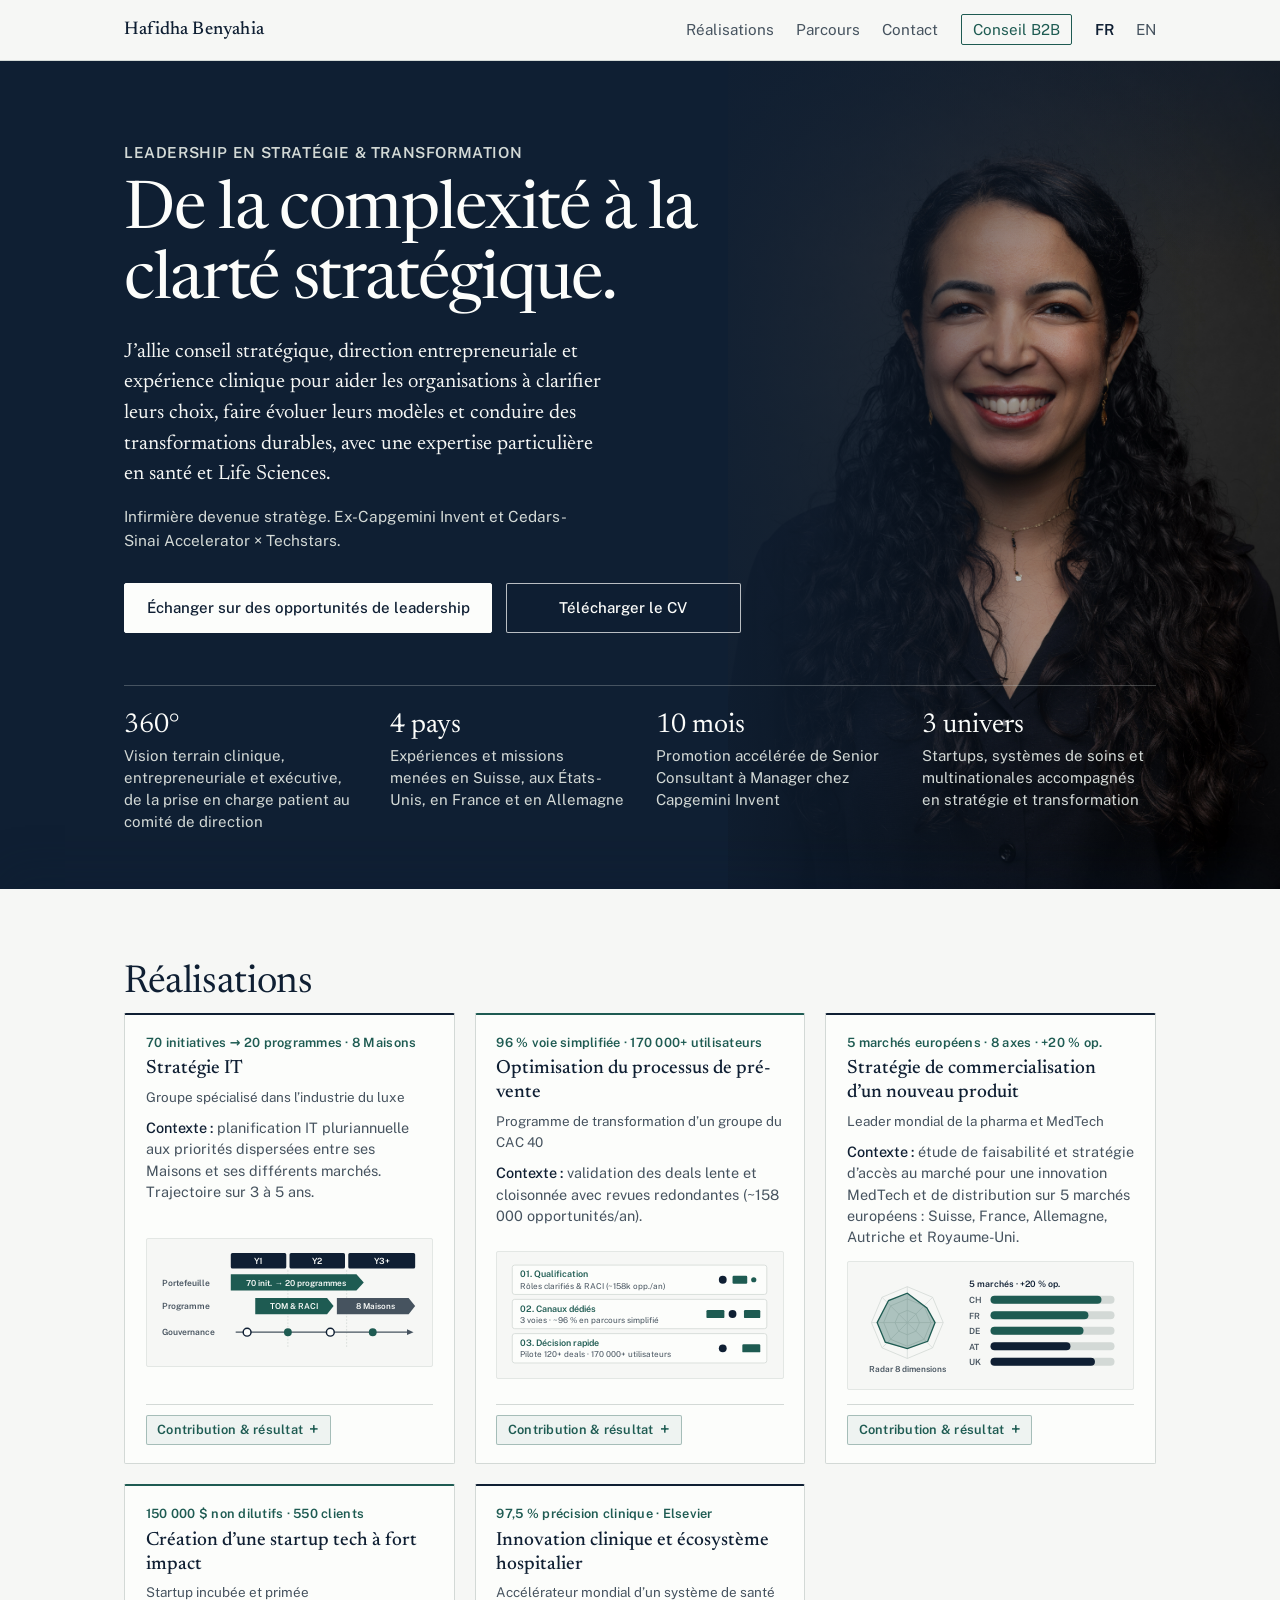
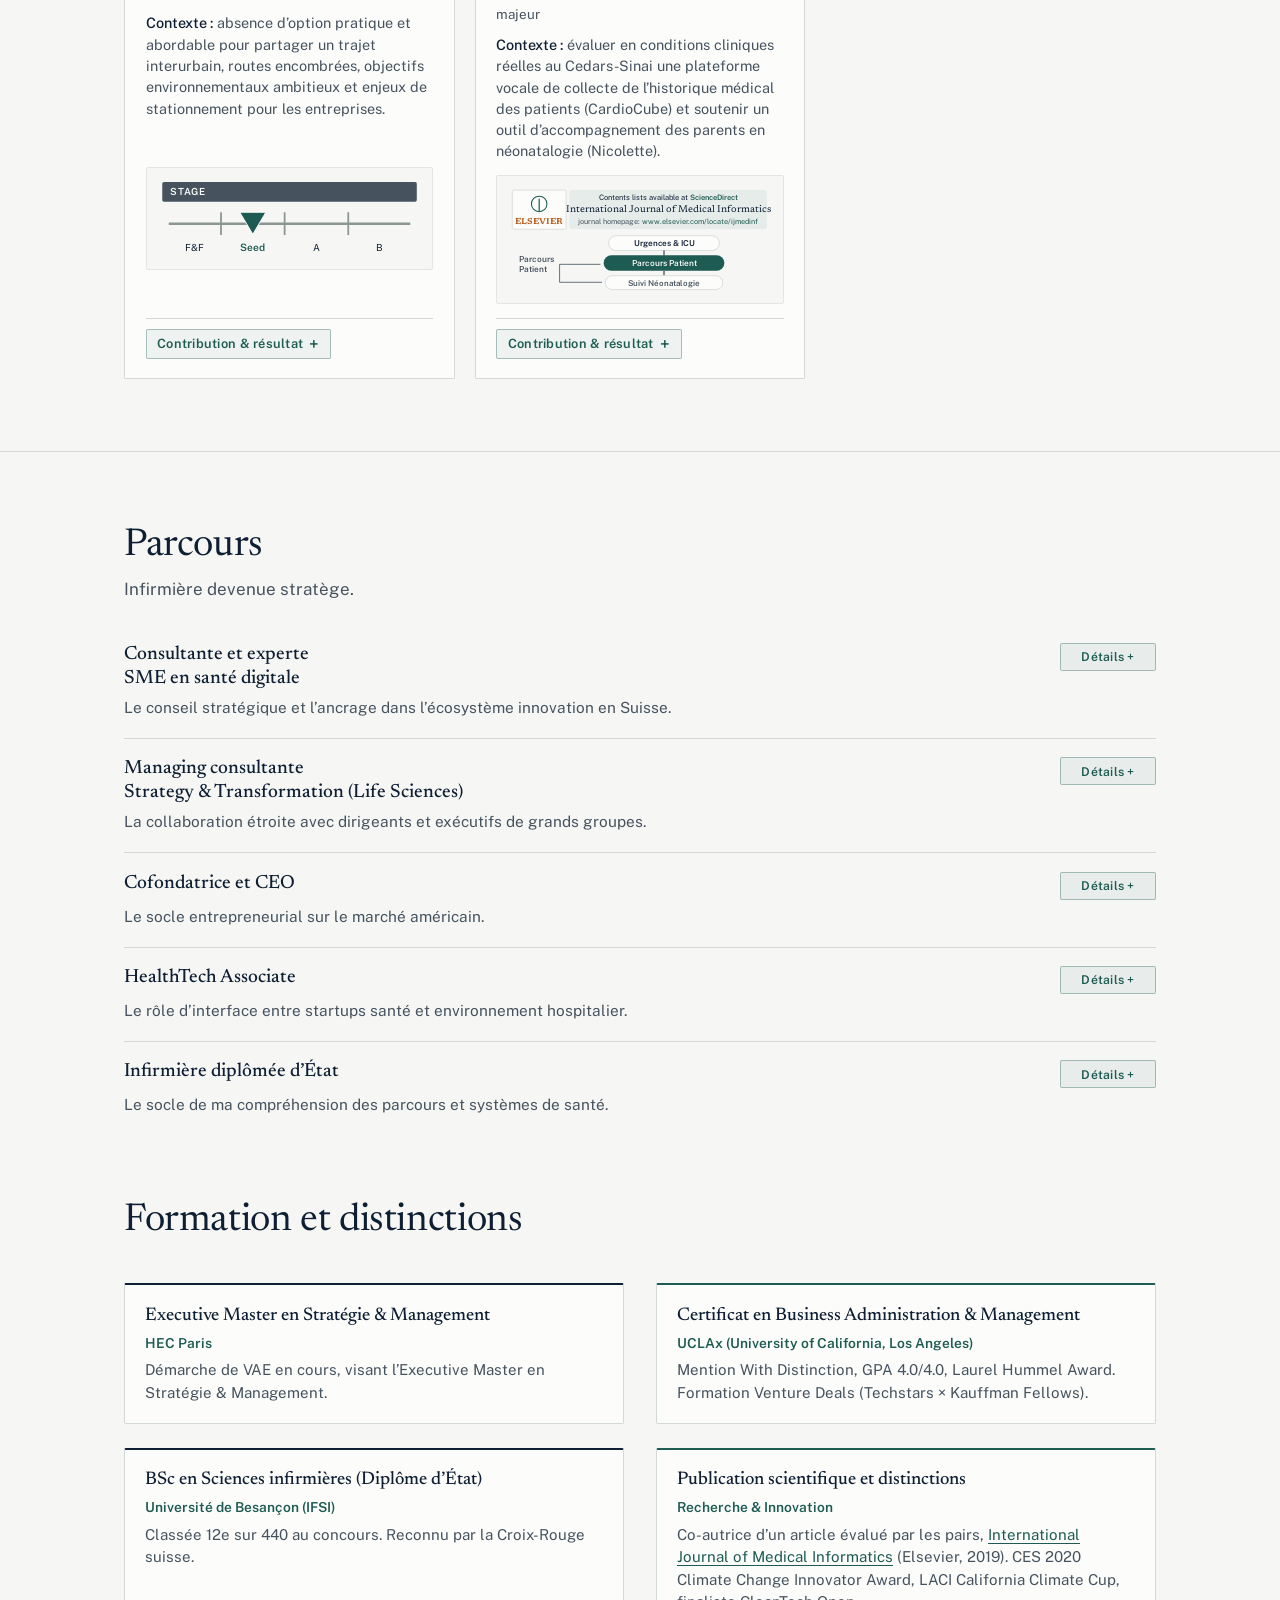
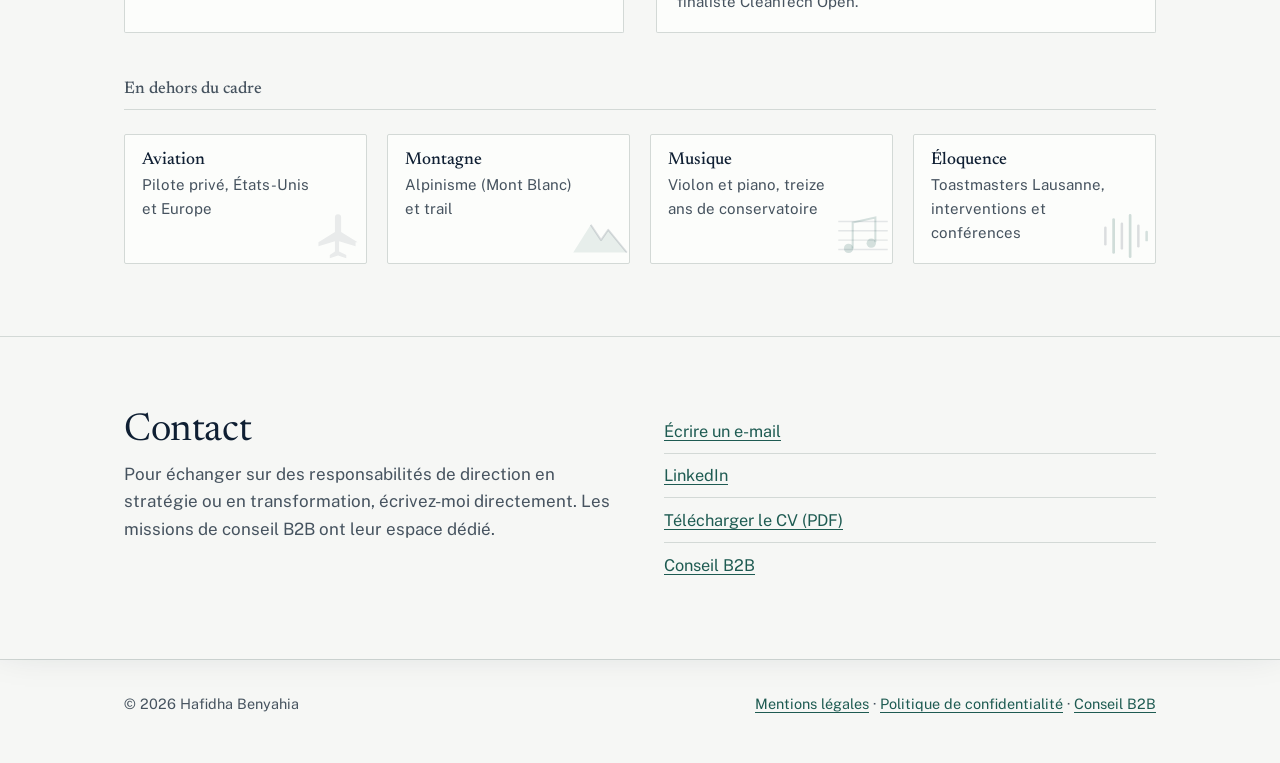
==== index.html @ e115a877 "Add files via upload" ====
<!DOCTYPE html>
<html lang="fr">
<head>
<meta charset="utf-8">
<meta name="viewport" content="width=device-width, initial-scale=1">
<title>Hafidha Benyahia — Leadership en stratégie &amp; transformation</title>
<meta name="description" content="Hafidha Benyahia, leadership en stratégie et transformation. Conseil stratégique, direction entrepreneuriale et expérience clinique, avec une expertise en santé et Life Sciences.">
<link rel="canonical" href="https://hafidha-ben.github.io/">
<link rel="alternate" hreflang="fr" href="https://hafidha-ben.github.io/">
<link rel="alternate" hreflang="en" href="https://hafidha-ben.github.io/en/">
<meta property="og:title" content="Hafidha Benyahia — Leadership en stratégie &amp; transformation">
<meta property="og:description" content="De la complexité à la clarté stratégique. Santé et Life Sciences.">
<meta property="og:image" content="https://hafidha-ben.github.io/og-trajectory-en.png">
<meta property="og:image:width" content="1200">
<meta property="og:image:height" content="630">
<meta property="og:url" content="https://hafidha-ben.github.io/">
<meta property="og:type" content="profile">
<link rel="preconnect" href="https://fonts.googleapis.com">
<link rel="preconnect" href="https://fonts.gstatic.com" crossorigin>
<link href="https://fonts.googleapis.com/css2?family=Newsreader:ital,opsz,wght@0,6..72,400;0,6..72,500;1,6..72,400&amp;family=Public+Sans:wght@400;500;600&amp;display=swap" rel="stylesheet">
<link rel="stylesheet" href="styles.css?v=17">
<script type="application/ld+json">{"@context":"https://schema.org","@type":"Person","name":"Hafidha Benyahia","jobTitle":"Leadership en stratégie et transformation","url":"https://hafidha-ben.github.io/","knowsAbout":["Stratégie","Transformation","Innovation et santé","Life Sciences"],"sameAs":["https://www.linkedin.com/in/hafidhabenyahia"],"alumniOf":["UCLAx","Université de Besançon"]}</script>
</head>
<body id="top">
<a class="skip" href="#main">Aller au contenu</a>
<header><div class="wrap">
<a class="brand" href="#top">Hafidha Benyahia</a>
<nav class="desktop-nav" aria-label="Navigation principale">
<a href="#realisations">Réalisations</a><a href="#parcours">Parcours</a><a href="#contact">Contact</a><a class="advisory" href="conseil.html">Conseil B2B</a><span class="lang" aria-current="true" lang="fr">FR</span><a href="en/" hreflang="en" lang="en">EN</a>
</nav>
<details class="mobile-menu">
<summary aria-label="Menu"><span>Menu</span><span class="menu-bars" aria-hidden="true"></span></summary>
<nav class="mobile-nav-panel" onclick="this.parentElement.removeAttribute('open')" aria-label="Navigation principale">
<a href="#realisations">Réalisations</a><a href="#parcours">Parcours</a><a href="#contact">Contact</a><a class="advisory" href="conseil.html">Conseil B2B</a><span class="lang" aria-current="true" lang="fr">FR</span><a href="en/" hreflang="en" lang="en">EN</a>
</nav>
</details>
</div></header>

<main id="main">
<div class="hero-cover"><div class="wrap">
  <p class="role">Leadership en stratégie &amp; transformation</p>
  <h1>De la complexité à la clarté stratégique.</h1>
  <div class="mobile-hero-portrait" aria-hidden="true"></div>
  <p class="lead">J’allie conseil stratégique, direction entrepreneuriale et expérience clinique pour aider les organisations à clarifier leurs choix, faire évoluer leurs modèles et conduire des transformations durables, avec une expertise particulière en santé et Life Sciences.</p>
  <p class="sub">Infirmière devenue stratège. Ex-Capgemini Invent et Cedars-Sinai Accelerator × Techstars.</p>
  <div class="cta"><a class="btn" href="#contact">Échanger sur des opportunités de leadership</a><a href="CV%20Hafidha%20Benyahia%20%28FR%29.pdf">Télécharger le CV</a></div>
  <ul class="facts">
    <li><strong>360°</strong>Vision terrain clinique, entrepreneuriale et exécutive, de la prise en charge patient au comité de direction</li>
    <li><strong>4 pays</strong>Expériences et missions menées en Suisse, aux États-Unis, en France et en Allemagne</li>
    <li><strong>10 mois</strong>Promotion accélérée de Senior Consultant à Manager chez Capgemini Invent</li>
    <li><strong>3 univers</strong>Startups, systèmes de soins et multinationales accompagnés en stratégie et transformation</li>
  </ul>
</div></div>

<div class="content-sheet">
<section id="realisations"><div class="wrap">
<h2>Réalisations</h2>

<div class="vignette-grid">
  <article class="vignette-card">
    <div class="vignette-top">
      <span class="vignette-kpi">70 initiatives → 20 programmes · 8 Maisons</span>
      <h3>Stratégie IT</h3>
      <p class="vignette-meta">Groupe spécialisé dans l’industrie du luxe</p>
      <p class="vignette-context"><strong>Contexte :</strong> planification IT pluriannuelle aux priorités dispersées entre ses Maisons et ses différents marchés. Trajectoire sur 3 à 5 ans.</p>
    </div>
    <div class="vignette-visual"><svg viewBox="0 0 320 132" role="img" aria-label="Feuille de route et gouvernance IT sur Y1, Y2 et Y3+ : consolidation de 70 initiatives en 20 programmes, TOM et RACI, déploiement sur 8 Maisons">
  <rect x="88" y="5" width="68" height="19" rx="2" fill="#0F1F33"/>
  <text x="122" y="18" text-anchor="middle" font-family="Public Sans, sans-serif" font-size="10.5" font-weight="600" fill="#FCFDFB">Y1</text>
  <rect x="160" y="5" width="68" height="19" rx="2" fill="#0F1F33"/>
  <text x="194" y="18" text-anchor="middle" font-family="Public Sans, sans-serif" font-size="10.5" font-weight="600" fill="#FCFDFB">Y2</text>
  <rect x="232" y="5" width="82" height="19" rx="2" fill="#0F1F33"/>
  <text x="273" y="18" text-anchor="middle" font-family="Public Sans, sans-serif" font-size="10.5" font-weight="600" fill="#FCFDFB">Y3+</text>

  <line x1="158" y1="26" x2="158" y2="122" stroke="#D3D9D6" stroke-dasharray="2 2"/>
  <line x1="230" y1="26" x2="230" y2="122" stroke="#D3D9D6" stroke-dasharray="2 2"/>

  <text x="4" y="45" font-family="Public Sans, sans-serif" font-size="10.5" font-weight="600" fill="#46535F">Portefeuille</text>
  <polygon points="88,31 242,31 251,41 242,51 88,51" fill="#1E5B52"/>
  <text x="168" y="45" text-anchor="middle" font-family="Public Sans, sans-serif" font-size="10.2" font-weight="600" fill="#FCFDFB">70 init. → 20 programmes</text>

  <text x="4" y="74" font-family="Public Sans, sans-serif" font-size="10.5" font-weight="600" fill="#46535F">Programme</text>
  <polygon points="118,60 206,60 214,70 206,80 118,80" fill="#1E5B52"/>
  <text x="165" y="74" text-anchor="middle" font-family="Public Sans, sans-serif" font-size="10" font-weight="600" fill="#FCFDFB">TOM &amp; RACI</text>
  <polygon points="218,60 306,60 314,70 306,80 218,80" fill="#46535F"/>
  <text x="265" y="74" text-anchor="middle" font-family="Public Sans, sans-serif" font-size="10" font-weight="600" fill="#FCFDFB">8 Maisons</text>

  <text x="4" y="106" font-family="Public Sans, sans-serif" font-size="10.5" font-weight="600" fill="#46535F">Gouvernance</text>
  <line x1="94" y1="102" x2="306" y2="102" stroke="#46535F" stroke-width="1.6"/>
  <polygon points="304,98.5 312,102 304,105.5" fill="#46535F"/>
  <circle cx="108" cy="102" r="4.8" fill="#FCFDFB" stroke="#0F1F33" stroke-width="1.8"/>
  <circle cx="158" cy="102" r="4.8" fill="#1E5B52"/>
  <circle cx="210" cy="102" r="4.8" fill="#FCFDFB" stroke="#0F1F33" stroke-width="1.8"/>
  <circle cx="262" cy="102" r="4.8" fill="#1E5B52"/>
</svg></div>
    <details class="vignette-more">
      <summary>Contribution &amp; résultat</summary>
      <p>Priorisation des initiatives, services partagés, gouvernance de portefeuille et alignement métiers/technologie ; 70 initiatives structurées en 20 programmes pour 8 Maisons.</p>
    </details>
  </article>

  <article class="vignette-card">
    <div class="vignette-top">
      <span class="vignette-kpi">96 % voie simplifiée · 170 000+ utilisateurs</span>
      <h3>Optimisation du processus de pré-vente</h3>
      <p class="vignette-meta">Programme de transformation d’un groupe du CAC 40</p>
      <p class="vignette-context"><strong>Contexte :</strong> validation des deals lente et cloisonnée avec revues redondantes (~158 000 opportunités/an).</p>
    </div>
    <div class="vignette-visual"><svg viewBox="0 0 320 132" role="img" aria-label="Processus de pré-vente structuré en 3 étapes : Qualification RACI, 3 canaux dédiés dont 96 % en voie simplifiée, et Décision rapide sur 170 000+ utilisateurs">
  <rect x="4" y="5" width="312" height="36" rx="3" fill="#FCFDFB" stroke="#D3D9D6"/>
  <text x="14" y="20" font-family="Public Sans, sans-serif" font-size="11" font-weight="600" fill="#1E5B52">01. Qualification</text>
  <text x="14" y="34" font-family="Public Sans, sans-serif" font-size="10" fill="#46535F">Rôles clarifiés &amp; RACI (~158k opp./an)</text>
  <circle cx="262" cy="23" r="4.8" fill="#0F1F33"/>
  <rect x="274" y="18" width="18" height="10" rx="1.5" fill="#1E5B52"/>
  <circle cx="300" cy="23" r="3.2" fill="#1E5B52"/>

  <rect x="4" y="47" width="312" height="36" rx="3" fill="#FCFDFB" stroke="#D3D9D6"/>
  <text x="14" y="62" font-family="Public Sans, sans-serif" font-size="11" font-weight="600" fill="#1E5B52">02. Canaux dédiés</text>
  <text x="14" y="76" font-family="Public Sans, sans-serif" font-size="10" fill="#46535F">3 voies · ~96 % en parcours simplifié</text>
  <rect x="242" y="60" width="22" height="10" rx="1.5" fill="#1E5B52"/>
  <circle cx="274" cy="65" r="4.8" fill="#0F1F33"/>
  <rect x="288" y="60" width="20" height="10" rx="1.5" fill="#1E5B52"/>

  <rect x="4" y="89" width="312" height="36" rx="3" fill="#FCFDFB" stroke="#D3D9D6"/>
  <text x="14" y="104" font-family="Public Sans, sans-serif" font-size="11" font-weight="600" fill="#1E5B52">03. Décision rapide</text>
  <text x="14" y="118" font-family="Public Sans, sans-serif" font-size="10" fill="#46535F">Pilote 120+ deals · 170 000+ utilisateurs</text>
  <circle cx="262" cy="107" r="4.8" fill="#0F1F33"/>
  <rect x="286" y="102" width="22" height="10" rx="1.5" fill="#1E5B52"/>
</svg></div>
    <details class="vignette-more">
      <summary>Contribution &amp; résultat</summary>
      <p>Conception du processus cible (catégorisation en trois canaux, rôles clarifiés, revues unifiées), cadrage de la digitalisation (adaptation CRM), déploiement et conduite du changement ; environ 96 % des opportunités orientées vers un parcours simplifié, validé par un pilote sur 120+ deals.</p>
    </details>
  </article>

  <article class="vignette-card">
    <div class="vignette-top">
      <span class="vignette-kpi">5 marchés européens · 8 axes · +20 % op.</span>
      <h3>Stratégie de commercialisation d’un nouveau produit</h3>
      <p class="vignette-meta">Leader mondial de la pharma et MedTech</p>
      <p class="vignette-context"><strong>Contexte :</strong> étude de faisabilité et stratégie d’accès au marché pour une innovation MedTech et de distribution sur 5 marchés européens : Suisse, France, Allemagne, Autriche et Royaume-Uni.</p>
    </div>
    <div class="vignette-visual"><svg viewBox="0 0 320 132" role="img" aria-label="Analyse sur 8 dimensions et maturité sur 5 marchés européens : CH, FR, DE, AT, UK, cible +20 % gains opérationnels">
  <g transform="translate(58,62)">
    <polygon points="0,-44 31,-31 44,0 31,31 0,44 -31,31 -44,0 -31,-31" fill="none" stroke="#D3D9D6" stroke-width="1"/>
    <polygon points="0,-29 20.5,-20.5 29,0 20.5,20.5 0,29 -20.5,20.5 -29,0 -20.5,-20.5" fill="none" stroke="#D3D9D6" stroke-width="1"/>
    <polygon points="0,-15 10.5,-10.5 15,0 10.5,10.5 0,15 -10.5,10.5 -15,0 -10.5,-10.5" fill="none" stroke="#D3D9D6" stroke-width="1"/>
    <line x1="0" y1="-44" x2="0" y2="44" stroke="#D3D9D6" stroke-width="0.9"/>
    <line x1="-44" y1="0" x2="44" y2="0" stroke="#D3D9D6" stroke-width="0.9"/>
    <line x1="-31" y1="-31" x2="31" y2="31" stroke="#D3D9D6" stroke-width="0.9"/>
    <line x1="-31" y1="31" x2="31" y2="-31" stroke="#D3D9D6" stroke-width="0.9"/>
    <polygon points="0,-36 24,-18 34,0 25,23 0,32 -27,24 -37,0 -23,-27" fill="#1E5B52" fill-opacity="0.34" stroke="#1E5B52" stroke-width="1.6"/>
  </g>
  <text x="58" y="122" text-anchor="middle" font-family="Public Sans, sans-serif" font-size="10.2" font-weight="600" fill="#46535F">Radar 8 dimensions</text>

  <text x="134" y="18" font-family="Public Sans, sans-serif" font-size="10.8" font-weight="600" fill="#0F1F33">5 marchés · +20 % op.</text>

  <text x="134" y="38" font-family="Public Sans, sans-serif" font-size="10.5" font-weight="600" fill="#46535F">CH</text>
  <rect x="160" y="29" width="152" height="10" rx="5" fill="#D3D9D6"/><rect x="160" y="29" width="136" height="10" rx="5" fill="#1E5B52"/>

  <text x="134" y="57" font-family="Public Sans, sans-serif" font-size="10.5" font-weight="600" fill="#46535F">FR</text>
  <rect x="160" y="48" width="152" height="10" rx="5" fill="#D3D9D6"/><rect x="160" y="48" width="120" height="10" rx="5" fill="#1E5B52"/>

  <text x="134" y="76" font-family="Public Sans, sans-serif" font-size="10.5" font-weight="600" fill="#46535F">DE</text>
  <rect x="160" y="67" width="152" height="10" rx="5" fill="#D3D9D6"/><rect x="160" y="67" width="114" height="10" rx="5" fill="#1E5B52"/>

  <text x="134" y="95" font-family="Public Sans, sans-serif" font-size="10.5" font-weight="600" fill="#46535F">AT</text>
  <rect x="160" y="86" width="152" height="10" rx="5" fill="#D3D9D6"/><rect x="160" y="86" width="98" height="10" rx="5" fill="#0F1F33"/>

  <text x="134" y="114" font-family="Public Sans, sans-serif" font-size="10.5" font-weight="600" fill="#46535F">UK</text>
  <rect x="160" y="105" width="152" height="10" rx="5" fill="#D3D9D6"/><rect x="160" y="105" width="128" height="10" rx="5" fill="#0F1F33"/>
</svg></div>
    <details class="vignette-more">
      <summary>Contribution &amp; résultat</summary>
      <p>Étude et recommandations articulées entre stratégie commerciale, utilité clinique et accès au marché sur huit dimensions : légale, commerciale, stratégique, financière, technologique, processus, parcours patient, capacités internes, de la proposition commerciale à la livraison et à la relation client ; feuille de route construite autour d’un objectif de 20 % de gains opérationnels.</p>
    </details>
  </article>

  <article class="vignette-card">
    <div class="vignette-top">
      <span class="vignette-kpi">150 000 $ non dilutifs · 550 clients</span>
      <h3>Création d’une startup tech à fort impact</h3>
      <p class="vignette-meta">Startup incubée et primée</p>
      <p class="vignette-context"><strong>Contexte :</strong> absence d’option pratique et abordable pour partager un trajet interurbain, routes encombrées, objectifs environnementaux ambitieux et enjeux de stationnement pour les entreprises.</p>
    </div>
    <div class="vignette-visual"><svg viewBox="0 0 320 100" role="img" aria-label="Stade de maturité de l'entreprise : Seed entre F&amp;F, Série A et Série B">
  <rect x="4" y="5" width="312" height="24" rx="2" fill="#46535F"/>
  <text x="14" y="21" font-family="Public Sans, sans-serif" font-size="12" font-weight="600" letter-spacing=".06em" fill="#FCFDFB">STAGE</text>

  <line x1="12" y1="56" x2="308" y2="56" stroke="#8C9692" stroke-width="3"/>
  <line x1="76" y1="42" x2="76" y2="70" stroke="#8C9692" stroke-width="2.2"/>
  <line x1="154" y1="42" x2="154" y2="70" stroke="#8C9692" stroke-width="2.2"/>
  <line x1="232" y1="42" x2="232" y2="70" stroke="#8C9692" stroke-width="2.2"/>

  <polygon points="99,42 131,42 115,69" fill="#1E5B52" stroke="#FCFDFB" stroke-width="1.2"/>

  <text x="44" y="90" text-anchor="middle" font-family="Public Sans, sans-serif" font-size="12" fill="#0F1F33">F&amp;F</text>
  <text x="115" y="90" text-anchor="middle" font-family="Public Sans, sans-serif" font-size="12.5" font-weight="600" fill="#1E5B52">Seed</text>
  <text x="193" y="90" text-anchor="middle" font-family="Public Sans, sans-serif" font-size="12" fill="#0F1F33">A</text>
  <text x="270" y="90" text-anchor="middle" font-family="Public Sans, sans-serif" font-size="12" fill="#0F1F33">B</text>
</svg></div>
    <details class="vignette-more">
      <summary>Contribution &amp; résultat</summary>
      <p>Cofondatrice et CEO : direction générale, P&amp;L, deux pivots stratégiques (de C2C vers B2B et B2B2C), comité consultatif de 9 membres ; 150 000 $ de financements non dilutifs, 550 clients avant le lancement pour plus de 2 500 leads (23,6 %), partenariat d’intégration avec LADOT (réseau de transports publics de Los Angeles) pour des solutions de mobilité multimodales et écologiques.</p>
    </details>
  </article>

  <article class="vignette-card">
    <div class="vignette-top">
      <span class="vignette-kpi">97,5 % précision clinique · Elsevier</span>
      <h3>Innovation clinique et écosystème hospitalier</h3>
      <p class="vignette-meta">Accélérateur mondial d’un système de santé majeur</p>
      <p class="vignette-context"><strong>Contexte :</strong> évaluer en conditions cliniques réelles au Cedars-Sinai une plateforme vocale de collecte de l’historique médical des patients (CardioCube) et soutenir un outil d’accompagnement des parents en néonatalogie (Nicolette).</p>
    </div>
    <div class="vignette-visual"><svg viewBox="0 0 320 132" role="img" aria-label="Publication Elsevier International Journal of Medical Informatics et parcours clinique Urgences &amp; ICU vers Parcours Patient et Suivi Néonatalogie">
  <rect x="4" y="5" width="66" height="48" rx="2" fill="#FCFDFB" stroke="#D3D9D6"/>
  <circle cx="37" cy="22" r="9.5" fill="none" stroke="#1E5B52" stroke-width="1.3"/>
  <line x1="37" y1="15.5" x2="37" y2="31.5" stroke="#1E5B52" stroke-width="1.5"/>
  <text x="37" y="47" text-anchor="middle" font-family="Newsreader, Georgia, serif" font-size="10.5" font-weight="600" fill="#B55D1E">ELSEVIER</text>

  <rect x="74" y="5" width="242" height="48" rx="2" fill="#E6ECE9"/>
  <text x="195" y="17" text-anchor="middle" font-family="Public Sans, sans-serif" font-size="9.2" fill="#0F1F33">Contents lists available at <tspan fill="#1E5B52" font-weight="600">ScienceDirect</tspan></text>
  <text x="195" y="32" text-anchor="middle" font-family="Newsreader, Georgia, serif" font-size="12" fill="#0F1F33">International Journal of Medical Informatics</text>
  <text x="195" y="46" text-anchor="middle" font-family="Public Sans, sans-serif" font-size="9" fill="#46535F">journal homepage: <tspan fill="#1E5B52">www.elsevier.com/locate/ijmedinf</tspan></text>

  <rect x="122" y="61" width="136" height="18" rx="9" fill="#FCFDFB" stroke="#D3D9D6"/>
  <text x="190" y="73.5" text-anchor="middle" font-family="Public Sans, sans-serif" font-size="10" font-weight="600" fill="#0F1F33">Urgences &amp; ICU</text>
  <line x1="190" y1="79" x2="190" y2="85" stroke="#0F1F33" stroke-width="1.2"/>

  <rect x="116" y="85" width="148" height="19" rx="9.5" fill="#1E5B52"/>
  <text x="190" y="98" text-anchor="middle" font-family="Public Sans, sans-serif" font-size="10.2" font-weight="600" fill="#FCFDFB">Parcours Patient</text>

  <line x1="190" y1="104" x2="190" y2="110" stroke="#0F1F33" stroke-width="1.2"/>
  <rect x="118" y="110" width="144" height="17" rx="8.5" fill="#FCFDFB" stroke="#D3D9D6"/>
  <text x="190" y="122" text-anchor="middle" font-family="Public Sans, sans-serif" font-size="9.8" font-weight="600" fill="#46535F">Suivi Néonatalogie</text>

  <text x="12" y="93" font-family="Public Sans, sans-serif" font-size="10.2" font-weight="600" fill="#46535F">Parcours</text>
  <text x="12" y="106" font-family="Public Sans, sans-serif" font-size="10.2" font-weight="600" fill="#46535F">Patient</text>
  <polyline points="62,96 112,96" fill="none" stroke="#46535F" stroke-width="1"/>
  <polyline points="62,96 62,118 114,118" fill="none" stroke="#46535F" stroke-width="1"/>
</svg></div>
    <details class="vignette-more">
      <summary>Contribution &amp; résultat</summary>
      <p>Pilotage de l’étude en partenariat avec le centre de cardiologie et participation aux tests patients (CardioCube) ; pour Nicolette, animation de focus groups et d’un pilote avec le centre de néonatalogie au Children’s Hospital, cadrage et wireframing du support patient et intégration avec l’IT du centre hospitalier ; 97,5 % de précision de la collecte de données médicales (432 données, étude de faisabilité sur 22 participants), publiée dans l’<a href="https://www.sciencedirect.com/science/article/abs/pii/S1386505619303417" target="_blank" rel="noopener noreferrer">International Journal of Medical Informatics</a> (Elsevier, 2019), dont je suis co-autrice.</p>
    </details>
  </article>
</div>
</div></section>

<section id="parcours"><div class="wrap">
<h2>Parcours</h2>
<p class="intro">Infirmière devenue stratège.</p>
<ol class="timeline">
  <li>
    <details class="exp-entry">
      <summary>
        <div class="exp-head-row"><h3>Consultante et experte<br>SME en santé digitale</h3></div>
        <p class="exp-tagline">Le conseil stratégique et l’ancrage dans l’écosystème innovation en Suisse.</p>
      </summary>
      <div class="exp-body">
        <p class="exp-meta">H4 (Lausanne), ISfTeH &amp; MassChallenge Switzerland · Depuis 2025</p>
        <p>Conception de flux automatisés et d’assistants IA pour le pilotage d’activité et la conformité. Membre du comité consultatif de H4, représentante suisse à l’ISfTeH, jurée de sélection pour MassChallenge Switzerland.</p>
      </div>
    </details>
  </li>

  <li>
    <details class="exp-entry">
      <summary>
        <div class="exp-head-row"><h3>Managing consultante<br>Strategy &amp; Transformation (Life Sciences)</h3></div>
        <p class="exp-tagline">La collaboration étroite avec dirigeants et exécutifs de grands groupes.</p>
      </summary>
      <div class="exp-body">
        <p class="exp-meta">Capgemini Invent, Zurich et international · Mars 2022 — déc. 2023 (promotion accélérée après 10 mois)</p>
        <p>Promue Manager après dix mois (Senior Consultant de mars à déc. 2022, Manager en 2023). Pilotage de transformations, modèles opérationnels cibles et stratégies d’accès au marché en santé et Life Sciences.</p>
      </div>
    </details>
  </li>

  <li>
    <details class="exp-entry">
      <summary>
        <div class="exp-head-row"><h3>Cofondatrice et CEO</h3></div>
        <p class="exp-tagline">Le socle entrepreneurial sur le marché américain.</p>
      </summary>
      <div class="exp-body">
        <p class="exp-meta">RideSVP Inc., Los Angeles · 2018 à 2022</p>
        <p>Entrepreneuriat, stratégie, développement de produit, levée de fonds. Direction de l’entreprise, deux pivots stratégiques (de C2C vers B2B et B2B2C), P&amp;L et comité consultatif de 9 membres ; 150 000 $ de financements non dilutifs, 550 clients avant le lancement pour plus de 2 500 leads (23,6 %), partenariat d’intégration avec LADOT.</p>
      </div>
    </details>
  </li>

  <li>
    <details class="exp-entry">
      <summary>
        <div class="exp-head-row"><h3>HealthTech Associate</h3></div>
        <p class="exp-tagline">Le rôle d’interface entre startups santé et environnement hospitalier.</p>
      </summary>
      <div class="exp-body">
        <p class="exp-meta">Cedars-Sinai Accelerator × Techstars, Los Angeles, USA · 2018</p>
        <p>Interface entre startups santé et environnement hospitalier (plus de 10 M$ levés par les startups accompagnées), études cliniques et intégration terrain.</p>
      </div>
    </details>
  </li>

  <li>
    <details class="exp-entry">
      <summary>
        <div class="exp-head-row"><h3>Infirmière diplômée d’État</h3></div>
        <p class="exp-tagline">Le socle de ma compréhension des parcours et systèmes de santé.</p>
      </summary>
      <div class="exp-body">
        <p class="exp-meta">eHnv, canton de Vaud · 2011 à 2016, renfort 2020</p>
        <p>Urgences, soins intensifs, salle de réveil, chirurgie, renfort en soins critiques (2020), eHnv (canton de Vaud). Le socle de ma compréhension des systèmes de santé.</p>
      </div>
    </details>
  </li>
</ol>

<h2 style="margin-top:4rem">Formation et distinctions</h2>
<p class="intro"></p>
<div class="creds">
  <article class="cred-card">
    <h3>Executive Master en Stratégie &amp; Management</h3>
    <p class="cred-school">HEC Paris</p>
    <p>Démarche de VAE en cours, visant l’Executive Master en Stratégie &amp; Management.</p>
  </article>

  <article class="cred-card">
    <h3>Certificat en Business Administration &amp; Management</h3>
    <p class="cred-school">UCLAx (University of California, Los Angeles)</p>
    <p>Mention With Distinction, GPA 4.0/4.0, Laurel Hummel Award. Formation Venture Deals (Techstars × Kauffman Fellows).</p>
  </article>

  <article class="cred-card">
    <h3>BSc en Sciences infirmières (Diplôme d’État)</h3>
    <p class="cred-school">Université de Besançon (IFSI)</p>
    <p>Classée 12e sur 440 au concours. Reconnu par la Croix-Rouge suisse.</p>
  </article>

  <article class="cred-card">
    <h3>Publication scientifique et distinctions</h3>
    <p class="cred-school">Recherche &amp; Innovation</p>
    <p>Co-autrice d’un article évalué par les pairs, <a href="https://www.sciencedirect.com/science/article/abs/pii/S1386505619303417" target="_blank" rel="noopener noreferrer">International Journal of Medical Informatics</a> (Elsevier, 2019). CES 2020 Climate Change Innovator Award, LACI California Climate Cup, finaliste CleanTech Open.</p>
  </article>
</div>

<p class="beyond-title">En dehors du cadre</p>
<ul class="beyond">
  <li><span class="beyond-watermark" aria-hidden="true"><svg viewBox="0 0 64 64"><path d="M52 38L36 28V14a3 3 0 0 0-6 0v14L14 38v4l16-5v10l-5 3.5v3l8-2.5 8 2.5v-3L34 47V37l16 5v-4z" fill="#0F1F33" fill-opacity="0.08"/></svg></span><div class="beyond-content"><strong>Aviation</strong>Pilote privé, États-Unis et Europe</div></li>
  <li><span class="beyond-watermark" aria-hidden="true"><svg viewBox="0 0 64 64"><path d="M6 48L23 21l10 15 7-10 18 22H6z" fill="#1E5B52" fill-opacity="0.09"/><path d="M23 21l10 15 7-10 18 22" fill="none" stroke="#0F1F33" stroke-opacity="0.14" stroke-width="1.8" stroke-linejoin="round"/></svg></span><div class="beyond-content"><strong>Montagne</strong>Alpinisme (Mont Blanc) et trail</div></li>
  <li><span class="beyond-watermark" aria-hidden="true"><svg viewBox="0 0 64 64"><line x1="8" y1="18" x2="56" y2="18" stroke="#0F1F33" stroke-opacity="0.10" stroke-width="1.4"/><line x1="8" y1="27" x2="56" y2="27" stroke="#0F1F33" stroke-opacity="0.10" stroke-width="1.4"/><line x1="8" y1="36" x2="56" y2="36" stroke="#0F1F33" stroke-opacity="0.10" stroke-width="1.4"/><line x1="8" y1="45" x2="56" y2="45" stroke="#0F1F33" stroke-opacity="0.10" stroke-width="1.4"/><path d="M22 44V19l22-5v24" fill="none" stroke="#1E5B52" stroke-opacity="0.18" stroke-width="2"/><circle cx="18" cy="44" r="4.5" fill="#1E5B52" fill-opacity="0.18"/><circle cx="40" cy="39" r="4.5" fill="#1E5B52" fill-opacity="0.18"/></svg></span><div class="beyond-content"><strong>Musique</strong>Violon et piano, treize ans de conservatoire</div></li>
  <li><span class="beyond-watermark" aria-hidden="true"><svg viewBox="0 0 64 64"><line x1="12" y1="24" x2="12" y2="40" stroke="#0F1F33" stroke-opacity="0.14" stroke-width="2.4" stroke-linecap="round"/><line x1="20" y1="16" x2="20" y2="48" stroke="#1E5B52" stroke-opacity="0.20" stroke-width="2.6" stroke-linecap="round"/><line x1="28" y1="20" x2="28" y2="44" stroke="#0F1F33" stroke-opacity="0.14" stroke-width="2.4" stroke-linecap="round"/><line x1="36" y1="12" x2="36" y2="52" stroke="#1E5B52" stroke-opacity="0.20" stroke-width="2.6" stroke-linecap="round"/><line x1="44" y1="22" x2="44" y2="42" stroke="#0F1F33" stroke-opacity="0.14" stroke-width="2.4" stroke-linecap="round"/><line x1="52" y1="28" x2="52" y2="36" stroke="#1E5B52" stroke-opacity="0.18" stroke-width="2.4" stroke-linecap="round"/></svg></span><div class="beyond-content"><strong>Éloquence</strong>Toastmasters Lausanne, interventions et conférences</div></li>
</ul>
</div></section>

<section id="contact"><div class="wrap">
<div><h2>Contact</h2><p class="intro" style="margin-bottom:0">Pour échanger sur des responsabilités de direction en stratégie ou en transformation, écrivez-moi directement. Les missions de conseil B2B ont leur espace dédié.</p></div>
<ul class="contact-list">
<li><a href="#" class="js-mail" data-mail="aGFmaWRoYS5iZW4ucHJvQGdtYWlsLmNvbQ==">Écrire un e-mail</a></li>
<li><a href="https://www.linkedin.com/in/hafidhabenyahia" target="_blank" rel="noopener noreferrer">LinkedIn</a></li>
<li><a href="CV%20Hafidha%20Benyahia%20%28FR%29.pdf">Télécharger le CV (PDF)</a></li>
<li><a href="conseil.html">Conseil B2B</a></li>
</ul></div></section>
</div>
</main>
<footer><div class="wrap"><span>© 2026 Hafidha Benyahia</span><span><a href="mentions-legales.html">Mentions légales</a> · <a href="confidentialite.html">Politique de confidentialité</a> · <a href="conseil.html">Conseil B2B</a></span></div></footer>
<script>
document.querySelectorAll('.js-mail').forEach(el => {
  el.addEventListener('click', e => {
    e.preventDefault();
    const addr = atob(el.getAttribute('data-mail'));
    window.location.href = 'mailto:' + addr;
  });
});
</script>
<script data-goatcounter="https://hafidha-ben.goatcounter.com/count" async src="//gc.zgo.at/count.js"></script>
</body>
</html>
---- styles.css ----
/* Hafidha Benyahia — Stylesheet */
:root {
  --paper: #F6F7F5;
  --surface: #FCFDFB;
  --ink: #0F1F33;
  --muted: #46535F;
  --rule: #D3D9D6;
  --accent: #1E5B52;
  --serif: "Newsreader", Georgia, "Times New Roman", serif;
  --sans: "Public Sans", system-ui, -apple-system, "Segoe UI", Arial, sans-serif;
}

*, *::before, *::after {
  box-sizing: border-box;
}

html {
  scroll-behavior: smooth;
  scroll-padding-top: 5rem;
}

body {
  margin: 0;
  background: var(--paper);
  color: var(--ink);
  font: 400 1.0625rem/1.6 var(--sans);
  -webkit-font-smoothing: antialiased;
}

a {
  color: var(--accent);
  text-underline-offset: .2em;
  text-decoration-thickness: 1px;
}

a:hover {
  color: var(--ink);
}

:focus-visible {
  outline: 2px solid var(--accent);
  outline-offset: 3px;
}

.wrap {
  max-width: 1080px;
  margin: 0 auto;
  padding: 0 1.5rem;
}

header {
  position: sticky;
  top: 0;
  z-index: 20;
  background: rgba(246, 247, 245, .94);
  backdrop-filter: blur(6px);
  border-bottom: 1px solid var(--rule);
}

header .wrap {
  display: flex;
  align-items: center;
  justify-content: space-between;
  gap: 1rem;
  flex-wrap: wrap;
  padding-top: .9rem;
  padding-bottom: .9rem;
}

.brand {
  font: 500 1.15rem var(--serif);
  color: var(--ink);
  text-decoration: none;
  letter-spacing: .01em;
}

nav.desktop-nav {
  display: flex;
  gap: 1.4rem;
  flex-wrap: wrap;
  font-size: .95rem;
  align-items: center;
}

.mobile-menu {
  display: none;
}

nav a {
  color: var(--muted);
  text-decoration: none;
}

nav a:hover {
  color: var(--ink);
  text-decoration: underline;
}

nav a.advisory {
  color: var(--accent);
  border: 1px solid var(--accent);
  padding: .15rem .7rem;
  border-radius: 2px;
}

nav a.advisory:hover {
  background: var(--accent);
  color: #fff;
  text-decoration: none;
}

nav .lang {
  color: var(--ink);
  font-weight: 600;
}

.skip {
  position: absolute;
  left: -999px;
  top: 0;
}

.skip:focus {
  left: 1rem;
  top: 1rem;
  background: var(--ink);
  color: var(--paper);
  padding: .5rem 1rem;
  z-index: 30;
}

/* Hero avec image de fond et texte qui défile par-dessus (desktop & mobile) */
.hero-cover {
  position: relative;
  min-height: 74vh;
  display: flex;
  align-items: flex-end;
  padding: 5rem 0 3.5rem;
  background-color: #0F1F33;
  background-image:
    linear-gradient(90deg, #0F1F33 0%, #0F1F33 46%, rgba(15, 31, 51, 0.90) 56%, rgba(15, 31, 51, 0.64) 68%, rgba(15, 31, 51, 0.30) 80%, rgba(15, 31, 51, 0.0) 94%),
    linear-gradient(180deg, rgba(15, 31, 51, 0.55) 0%, rgba(15, 31, 51, 0.0) 24%),
    url("Photo%20portrait%20Hafidha%20Benyahia.jpg");
  background-size: 100% 100%, 100% 100%, auto 100%;
  background-position: 0 0, 0 0, 100% 10%;
  background-repeat: no-repeat, no-repeat, no-repeat;
  background-attachment: scroll, scroll, scroll;
  color: #F6F7F5;
}

.hero-cover.en-bg {
  background-image:
    linear-gradient(90deg, #0F1F33 0%, #0F1F33 46%, rgba(15, 31, 51, 0.90) 56%, rgba(15, 31, 51, 0.64) 68%, rgba(15, 31, 51, 0.30) 80%, rgba(15, 31, 51, 0.0) 94%),
    linear-gradient(180deg, rgba(15, 31, 51, 0.55) 0%, rgba(15, 31, 51, 0.0) 24%),
    url("../Photo%20portrait%20Hafidha%20Benyahia.jpg");
}

.hero-cover .wrap {
  width: 100%;
  position: relative;
  z-index: 2;
}

.hero-cover .role {
  margin: 0 0 .8rem;
  font-weight: 600;
  color: #D3D9D6;
  font-size: .95rem;
  letter-spacing: .04em;
  text-transform: uppercase;
}

.hero-cover h1 {
  font: 400 clamp(2.4rem, 5.2vw, 4.15rem)/1.05 var(--serif);
  letter-spacing: -.02em;
  margin: 0 0 1.2rem;
  max-width: 18ch;
  color: #FCFDFB;
}

.hero-cover .lead {
  font: 400 1.28rem/1.5 var(--serif);
  max-width: 44ch;
  margin: 0 0 .85rem;
  color: #F6F7F5;
}

.hero-cover .sub {
  color: #D3D9D6;
  font-size: .96rem;
  margin: 0 0 1.85rem;
  max-width: 52ch;
}

.hero-cover .cta a {
  border-color: rgba(252, 253, 251, 0.72);
  color: #FCFDFB;
  background: rgba(15, 31, 51, 0.35);
}

.hero-cover .cta a.btn {
  background: #FCFDFB;
  color: #0F1F33;
  border-color: #FCFDFB;
}

.hero-cover .cta a:hover,
.hero-cover .cta a.btn:hover {
  background: var(--accent);
  border-color: var(--accent);
  color: #FCFDFB;
}

.hero-cover .facts {
  border-top-color: rgba(211, 217, 214, 0.28);
}

.hero-cover .facts li {
  color: #D3D9D6;
}

.hero-cover .facts strong {
  color: #FCFDFB;
}


.mobile-hero-portrait {
  display: none;
}

/* Panneau de contenu qui remonte par-dessus l'image au défilement */
.content-sheet {
  position: relative;
  z-index: 5;
  background: var(--paper);
  box-shadow: 0 -18px 42px rgba(15, 31, 51, 0.22);
}

.role {
  margin: 0 0 1rem;
  font-weight: 600;
  color: var(--accent);
  font-size: 1rem;
}

h1 {
  font: 400 clamp(2.3rem, 4.8vw, 3.9rem)/1.06 var(--serif);
  letter-spacing: -.02em;
  margin: 0 0 1.35rem;
}

.lead {
  font: 400 1.3rem/1.5 var(--serif);
  max-width: 38ch;
  margin: 0 0 1rem;
}

.sub {
  color: var(--muted);
  font-size: .98rem;
  margin: 0 0 2rem;
  max-width: 48ch;
}

.cta {
  display: flex;
  gap: .85rem;
  align-items: stretch;
  flex-wrap: wrap;
}

.cta a,
.cta .btn,
.btn,
.contact-cta-group a {
  display: inline-flex;
  align-items: center;
  justify-content: center;
  min-width: 235px;
  min-height: 46px;
  padding: .75rem 1.35rem;
  text-align: center;
  text-decoration: none;
  font-weight: 500;
  font-size: .94rem;
  border-radius: 2px;
  border: 1px solid var(--ink);
  background: transparent;
  color: var(--ink);
  box-sizing: border-box;
  transition: background-color .18s ease, color .18s ease, border-color .18s ease;
}

.cta a.btn,
.btn,
.contact-cta-group a.primary-action {
  background: var(--ink);
  color: var(--paper);
  border-color: var(--ink);
}

.cta a:hover,
.cta a.btn:hover,
.btn:hover,
.contact-cta-group a:hover {
  background: var(--accent);
  border-color: var(--accent);
  color: #fff;
}

.facts {
  list-style: none;
  margin: 3.25rem 0 0;
  padding: 1.5rem 0 0;
  border-top: 1px solid var(--rule);
  display: grid;
  grid-template-columns: repeat(4, 1fr);
  gap: 2rem;
}

.facts li {
  font-size: .94rem;
  color: var(--muted);
  line-height: 1.45;
}

.facts strong {
  display: block;
  font: 400 1.7rem/1.2 var(--serif);
  color: var(--ink);
  margin-bottom: .2rem;
}

section {
  padding: 4.5rem 0;
  border-top: 1px solid var(--rule);
}

.content-sheet > section:first-child {
  border-top: 0;
}

h2 {
  font: 400 clamp(1.8rem, 3.4vw, 2.4rem)/1.15 var(--serif);
  letter-spacing: -.01em;
  margin: 0 0 .5rem;
}

.intro {
  color: var(--muted);
  max-width: 56ch;
  margin: 0 0 2.5rem;
}

/* Vignettes Réalisations : KPI + Titre + Contexte + Mini-schéma métier + Détails au clic */
.vignette-grid {
  display: grid;
  grid-template-columns: repeat(3, 1fr);
  gap: 1.25rem;
}

.vignette-card {
  background: var(--surface);
  border: 1px solid var(--rule);
  border-top: 2px solid var(--ink);
  border-radius: 2px;
  padding: 1.25rem 1.3rem 1.15rem;
  display: flex;
  flex-direction: column;
  justify-content: space-between;
  gap: .85rem;
}

.vignette-card:nth-child(even) {
  border-top-color: var(--accent);
}

.vignette-top {
  display: flex;
  flex-direction: column;
  gap: .35rem;
}

.vignette-kpi {
  font: 600 .8rem/1.3 var(--sans);
  color: var(--accent);
  letter-spacing: .02em;
}

.vignette-card h3 {
  font: 500 1.2rem/1.25 var(--serif);
  margin: 0;
  color: var(--ink);
}

.vignette-meta {
  font-size: .84rem;
  color: var(--muted);
  margin: 0;
}

.vignette-context {
  font-size: .9rem;
  line-height: 1.48;
  color: var(--muted);
  margin: .2rem 0 0;
}

.vignette-context strong {
  color: var(--ink);
  font-weight: 500;
}

.vignette-visual {
  background: var(--paper);
  border: 1px solid #E3E7E4;
  border-radius: 2px;
  padding: .6rem .75rem;
}

.vignette-visual svg {
  display: block;
  width: 100%;
  height: auto;
}

.vignette-more {
  border-top: 1px solid var(--rule);
  padding-top: .65rem;
  font-size: .88rem;
}

.vignette-more summary {
  list-style: none;
  cursor: pointer;
  color: var(--accent);
  font-size: .8rem;
  font-weight: 600;
  letter-spacing: .02em;
  display: inline-flex;
  justify-content: center;
  align-items: center;
  gap: .4rem;
  min-width: 170px;
  height: 30px;
  padding: .15rem .65rem;
  border: 1px solid rgba(30, 91, 82, 0.35);
  background: rgba(30, 91, 82, 0.06);
  border-radius: 2px;
  white-space: nowrap;
}

.vignette-more[open] summary {
  background: var(--accent);
  color: #FCFDFB;
  border-color: var(--accent);
}

.vignette-more summary::-webkit-details-marker {
  display: none;
}

.vignette-more summary::after {
  content: "+";
  font-size: 1.05rem;
}

.vignette-more[open] summary::after {
  content: "−";
}

.vignette-more p {
  margin: .55rem 0 0;
  color: var(--muted);
  line-height: 1.5;
}

/* Parcours harmonisé : rôle + accroche permanente + détails dépliables au clic */
.timeline {
  list-style: none;
  margin: 0;
  padding: 0;
}

.timeline > li {
  padding: 1.15rem 0;
  border-top: 1px solid var(--rule);
}

.timeline > li:first-child {
  border-top: 0;
  padding-top: 0;
}

.exp-entry > summary {
  list-style: none;
  cursor: pointer;
  display: flex;
  flex-direction: column;
  gap: .25rem;
  padding: .25rem .4rem;
  margin: -.25rem -.4rem;
  border-radius: 2px;
  transition: background-color .15s ease;
}

.exp-entry > summary:hover {
  background: rgba(30, 91, 82, 0.05);
}

.exp-entry > summary::-webkit-details-marker {
  display: none;
}



.exp-entry h3 {
  font: 500 1.2rem/1.25 var(--serif);
  margin: 0;
  color: var(--ink);
}

.exp-head-row {
  display: flex;
  justify-content: space-between;
  align-items: flex-start;
  flex-wrap: nowrap;
  gap: .75rem;
  width: 100%;
}

.exp-entry h3 {
  display: block;
  flex: 1 1 auto;
}

.exp-head-row::after {
  content: "Détails +";
  display: inline-flex;
  align-items: center;
  justify-content: center;
  flex: 0 0 auto;
  min-width: 96px;
  height: 28px;
  font-family: var(--sans);
  font-size: .76rem;
  font-weight: 600;
  letter-spacing: .02em;
  color: var(--accent);
  border: 1px solid rgba(30, 91, 82, 0.35);
  background: rgba(30, 91, 82, 0.06);
  padding: .15rem .55rem;
  border-radius: 2px;
  white-space: nowrap;
}

.exp-entry[open] .exp-head-row::after {
  content: "Réduire −";
  background: var(--accent);
  color: #FCFDFB;
  border-color: var(--accent);
}

html[lang="en"] .exp-head-row::after {
  content: "Details +";
}

html[lang="en"] .exp-entry[open] .exp-head-row::after {
  content: "Hide −";
}

.exp-tagline {
  margin: 0;
  color: var(--muted);
  font-size: .96rem;
}

.exp-body {
  margin-top: .7rem;
  padding-top: .7rem;
  border-top: 1px dashed var(--rule);
  color: var(--muted);
  font-size: .94rem;
}

.exp-meta {
  font-size: .86rem;
  font-weight: 600;
  color: var(--accent);
  margin: 0 0 .35rem;
}

.exp-body p {
  margin: 0;
  line-height: 1.55;
}

/* Formation et distinctions harmonisées */
.creds {
  display: grid;
  grid-template-columns: repeat(2, 1fr);
  gap: 1.5rem 2rem;
}

.cred-card {
  background: var(--surface);
  border: 1px solid var(--rule);
  border-top: 2px solid var(--ink);
  border-radius: 2px;
  padding: 1.15rem 1.25rem;
}

.cred-card:nth-child(even) {
  border-top-color: var(--accent);
}

.cred-card h3 {
  font: 500 1.15rem/1.25 var(--serif);
  margin: 0 0 .3rem;
  color: var(--ink);
}

.cred-school {
  font-size: .86rem;
  font-weight: 600;
  color: var(--accent);
  margin: 0 0 .35rem;
}

.cred-card p:last-child {
  margin: 0;
  color: var(--muted);
  font-size: .94rem;
  line-height: 1.5;
}

/* En dehors du cadre : pictogrammes sobres en filigrane en arrière-plan */
.beyond-title {
  margin: 3rem 0 0;
  font: 500 1.05rem var(--serif);
  color: var(--muted);
}

.beyond {
  list-style: none;
  margin: .75rem 0 0;
  padding: 1.5rem 0 0;
  border-top: 1px solid var(--rule);
  display: grid;
  grid-template-columns: repeat(4, 1fr);
  gap: 1.25rem;
  font-size: .94rem;
  color: var(--muted);
}

.beyond li {
  position: relative;
  overflow: hidden;
  background: var(--surface);
  border: 1px solid var(--rule);
  border-radius: 2px;
  padding: 1rem 1.05rem 1.1rem;
  min-height: 112px;
}

.beyond-content {
  position: relative;
  z-index: 2;
  max-width: 88%;
}

.beyond strong {
  display: block;
  font: 500 1.08rem var(--serif);
  color: var(--ink);
  margin-bottom: .25rem;
}

.beyond-watermark {
  position: absolute;
  right: -4px;
  bottom: -6px;
  width: 66px;
  height: 66px;
  pointer-events: none;
  z-index: 1;
}

.beyond-watermark svg {
  width: 100%;
  height: 100%;
  display: block;
}

#contact .wrap {
  display: grid;
  grid-template-columns: 1fr 1fr;
  gap: 3rem;
  align-items: start;
}

.contact-list {
  list-style: none;
  margin: 0;
  padding: 0;
  font-size: 1.02rem;
}

.contact-list li {
  padding: .55rem 0;
  border-top: 1px solid var(--rule);
}

.contact-list li:first-child {
  border-top: 0;
}

/* Page Conseil B2B */
.advisory-hero {
  padding: 4.5rem 0 3.5rem;
}

.advisory-hero .wrap {
  display: block;
}

.advisory-hero h1 {
  max-width: 22ch;
}

.advisory-hero .lead {
  max-width: 64ch;
}

.advisory-hero .sub {
  max-width: 68ch;
}

.advisory-note {
  background: var(--surface);
  border: 1px solid var(--rule);
  border-left: 3px solid var(--accent);
  border-radius: 2px;
  padding: 1.1rem 1.35rem;
  margin-bottom: 2.25rem;
  color: var(--muted);
  font-size: .96rem;
}

.advisory-note strong {
  display: block;
  color: var(--ink);
  font-weight: 600;
  margin-bottom: .35rem;
}

.proof-grid,
.offers-grid,
.steps-grid {
  display: grid;
  grid-template-columns: repeat(3, 1fr);
  gap: 1.5rem;
}

.proof-card {
  background: var(--surface);
  border: 1px solid var(--rule);
  border-top: 2px solid var(--accent);
  padding: 1.2rem 1.25rem;
  border-radius: 2px;
  display: flex;
  flex-direction: column;
  justify-content: space-between;
  gap: .9rem;
}

.proof-card h3 {
  font: 500 1.15rem/1.25 var(--serif);
  margin: 0 0 .35rem;
}

.proof-card p {
  margin: 0;
  color: var(--muted);
  font-size: .94rem;
}

.proof-visual {
  background: var(--paper);
  border: 1px solid #E3E7E4;
  border-radius: 2px;
  padding: .55rem;
}

.proof-visual svg {
  display: block;
  width: 100%;
  height: auto;
}

.offer-card {
  background: var(--surface);
  border: 1px solid var(--rule);
  border-top: 2px solid var(--ink);
  padding: 1.35rem;
  border-radius: 2px;
  display: flex;
  flex-direction: column;
  justify-content: space-between;
  gap: 1.1rem;
}

.offer-card.featured {
  border-top-color: var(--accent);
}

.offer-tag {
  font-size: .78rem;
  font-weight: 600;
  text-transform: uppercase;
  letter-spacing: .08em;
  color: var(--accent);
  margin-bottom: .35rem;
}

.offer-card h3 {
  font: 500 1.28rem/1.25 var(--serif);
  margin: 0;
}

.offer-card p {
  margin: .5rem 0 0;
  color: var(--muted);
  font-size: .95rem;
}

.offer-list {
  list-style: none;
  margin: .9rem 0 0;
  padding: 0;
  font-size: .92rem;
}

.offer-list li {
  padding: .38rem 0;
  border-top: 1px solid var(--rule);
}

.offer-list li:first-child {
  border-top: 0;
}

.offer-scope-details {
  margin-top: .85rem;
  padding-top: .65rem;
  border-top: 1px dashed var(--rule);
  font-size: .85rem;
  color: var(--muted);
}

.offer-scope-details > summary {
  list-style: none;
  cursor: pointer;
  font-weight: 600;
  color: var(--ink);
  display: flex;
  justify-content: space-between;
  align-items: center;
}

.offer-scope-details > summary::-webkit-details-marker {
  display: none;
}

.offer-scope-details > summary::after {
  content: "+";
  color: var(--accent);
  font-size: 1rem;
}

.offer-scope-details[open] > summary::after {
  content: "−";
}

.offer-scope-details p {
  margin: .45rem 0 0;
  font-size: .84rem;
  color: var(--muted);
  line-height: 1.45;
}

.offer-meta {
  font-size: .85rem;
  color: var(--muted);
  padding-top: .75rem;
  border-top: 1px solid var(--rule);
}

.step-num {
  font: 500 1.35rem/1.2 var(--serif);
  color: var(--accent);
  margin-bottom: .4rem;
}

.steps-grid h3 {
  font: 500 1.2rem/1.25 var(--serif);
  margin: 0;
}

.steps-grid p {
  margin: .4rem 0 0;
  color: var(--muted);
  font-size: .95rem;
}

.sector-box {
  border-left: 2px solid var(--accent);
  padding: .15rem 0 .15rem 1.25rem;
  max-width: 68ch;
}

.sector-box p {
  margin: .4rem 0 0;
  color: var(--muted);
  font-size: .98rem;
}

.contact-actions {
  display: flex;
  flex-direction: column;
  gap: 1.25rem;
}

.contact-cta-group {
  display: flex;
  flex-wrap: wrap;
  gap: .75rem;
}

footer {
  padding: 2rem 0 3rem;
  border-top: 1px solid var(--rule);
  color: var(--muted);
  font-size: .9rem;
}

footer .wrap {
  display: flex;
  justify-content: space-between;
  gap: 1rem;
  flex-wrap: wrap;
}

@media (prefers-reduced-motion: reduce) {
  html { scroll-behavior: auto; }
  .hero-cover { background-attachment: scroll; }
}

@media (max-width: 1020px) {
  .vignette-grid { grid-template-columns: repeat(2, 1fr); }
}

@media (max-width: 820px) {
  body {
    font-size: 1.0625rem;
  }
  header .wrap {
    flex-wrap: nowrap;
    padding-top: .65rem;
    padding-bottom: .65rem;
    position: relative;
  }
  .brand {
    font-size: 1.08rem;
  }
  nav.desktop-nav {
    display: none;
  }
  .mobile-menu {
    display: block;
    margin-left: auto;
  }
  .mobile-menu > summary {
    list-style: none;
    display: inline-flex;
    align-items: center;
    gap: .5rem;
    padding: .38rem .75rem;
    border: 1px solid var(--rule);
    border-radius: 2px;
    background: var(--surface);
    color: var(--ink);
    font: 500 .88rem/1 var(--sans);
    cursor: pointer;
    user-select: none;
  }
  .mobile-menu > summary::-webkit-details-marker {
    display: none;
  }
  .mobile-menu[open] > summary {
    border-color: var(--ink);
    background: var(--ink);
    color: var(--paper);
  }
  .menu-bars {
    position: relative;
    display: inline-block;
    width: 14px;
    height: 10px;
    border-top: 1.5px solid currentColor;
    border-bottom: 1.5px solid currentColor;
  }
  .menu-bars::after {
    content: "";
    position: absolute;
    left: 0;
    right: 0;
    top: 50%;
    transform: translateY(-50%);
    border-top: 1.5px solid currentColor;
  }
  .mobile-nav-panel {
    position: absolute;
    top: 100%;
    left: 0;
    right: 0;
    display: flex;
    flex-direction: column;
    align-items: stretch;
    gap: 0;
    padding: .5rem 1.25rem .85rem;
    background: var(--paper);
    border-bottom: 1px solid var(--rule);
    box-shadow: 0 12px 28px rgba(15, 31, 51, 0.12);
    font-size: .96rem;
  }
  .mobile-nav-panel a,
  .mobile-nav-panel .lang {
    padding: .62rem 0;
    border-bottom: 1px solid var(--rule);
  }
  .mobile-nav-panel a:last-child,
  .mobile-nav-panel .lang:last-child {
    border-bottom: none;
  }
  .mobile-nav-panel a.advisory {
    margin: .55rem 0;
    padding: .55rem .85rem;
    text-align: center;
    border: 1px solid var(--accent);
  }
  .wrap {
    padding: 0 1.25rem;
  }
  .hero-cover {
    background-color: #0F1F33;
    background-image: none;
    background-attachment: scroll;
    min-height: auto;
    padding: 2.6rem 0 2.5rem;
  }
  .hero-cover.en-bg {
    background-image: none;
  }
  .mobile-hero-portrait {
    display: block;
    width: 156px;
    height: 156px;
    min-width: 156px;
    min-height: 156px;
    aspect-ratio: 1 / 1;
    flex: 0 0 auto;
    overflow: hidden;
    clip-path: circle(50% at 50% 50%);
    -webkit-clip-path: circle(50% at 50% 50%);
    margin: 1.5rem auto 1.65rem;
    border-radius: 50%;
    border: 1px solid rgba(246, 247, 245, 0.14);
    background-color: #0F1F33;
    background-image: url("Photo%20portrait%20Hafidha%20Benyahia.jpg");
    background-size: cover;
    background-position: 50% 18%;
    background-repeat: no-repeat;
  }
  .mobile-hero-portrait.en-bg {
    background-image: url("../Photo%20portrait%20Hafidha%20Benyahia.jpg");
  }

  .exp-head-row {
    align-items: flex-start;
    flex-wrap: nowrap;
    gap: .6rem;
  }
  .exp-entry h3 {
    flex: 1 1 auto;
    min-width: 0;
    font-size: 1.02rem;
    line-height: 1.3;
  }
  .exp-head-row::after {
    flex: 0 0 92px;
    width: 92px;
    min-width: 92px;
    height: 28px;
    margin-top: .1rem;
    font-size: .74rem;
    padding: 0 .4rem;
  }

  .hero-cover h1 {
    font-size: clamp(2.15rem, 8.2vw, 2.8rem);
    margin: 0 0 1.4rem;
  }
  .hero-cover .lead {
    font-size: 1.12rem;
    line-height: 1.54;
    margin: 0 0 1rem;
  }
  .advisory-hero { padding: 3rem 0 2.5rem; }
  .advisory-hero .wrap, #contact .wrap { grid-template-columns: 1fr; gap: 2rem; }
  .cta a, .cta .btn, .contact-cta-group a { width: 100%; min-width: 0; }
  .facts { grid-template-columns: repeat(2, 1fr); gap: 1.2rem; }
  .vignette-grid, .beyond, .proof-grid, .offers-grid, .steps-grid, .creds {
    grid-template-columns: 1fr;
    gap: 1.25rem;
  }

  /* Frise verticale compacte sur mobile */
  .timeline {
    position: relative;
    padding-left: 1.1rem;
    border-left: 1.5px solid var(--rule);
  }
  .timeline > li {
    position: relative;
    padding: .85rem 0 .85rem .6rem;
    border-top: 0;
    border-bottom: 1px solid var(--rule);
  }
  .timeline > li:last-child {
    border-bottom: 0;
  }
  .timeline > li::before {
    content: "";
    position: absolute;
    left: -1.39rem;
    top: 1.15rem;
    width: 8px;
    height: 8px;
    border-radius: 50%;
    background: var(--accent);
  }

  section { padding: 3.2rem 0; }
}

@media (max-width: 460px) {
  .facts { grid-template-columns: 1fr; }
}


@keyframes panelReveal {
  from {
    opacity: 0;
    transform: translateY(-4px);
  }
  to {
    opacity: 1;
    transform: translateY(0);
  }
}

.exp-entry[open] > p:not(.exp-tagline),
.exp-entry[open] > ul,
.exp-entry[open] > div {
  animation: panelReveal .22s ease-out both;
}

.vignette-more[open] > *:not(summary) {
  animation: panelReveal .2s ease-out both;
}

@media (prefers-reduced-motion: reduce) {
  .exp-entry[open] > p:not(.exp-tagline),
  .exp-entry[open] > ul,
  .exp-entry[open] > div,
  .vignette-more[open] > *:not(summary) {
    animation: none;
  }
}
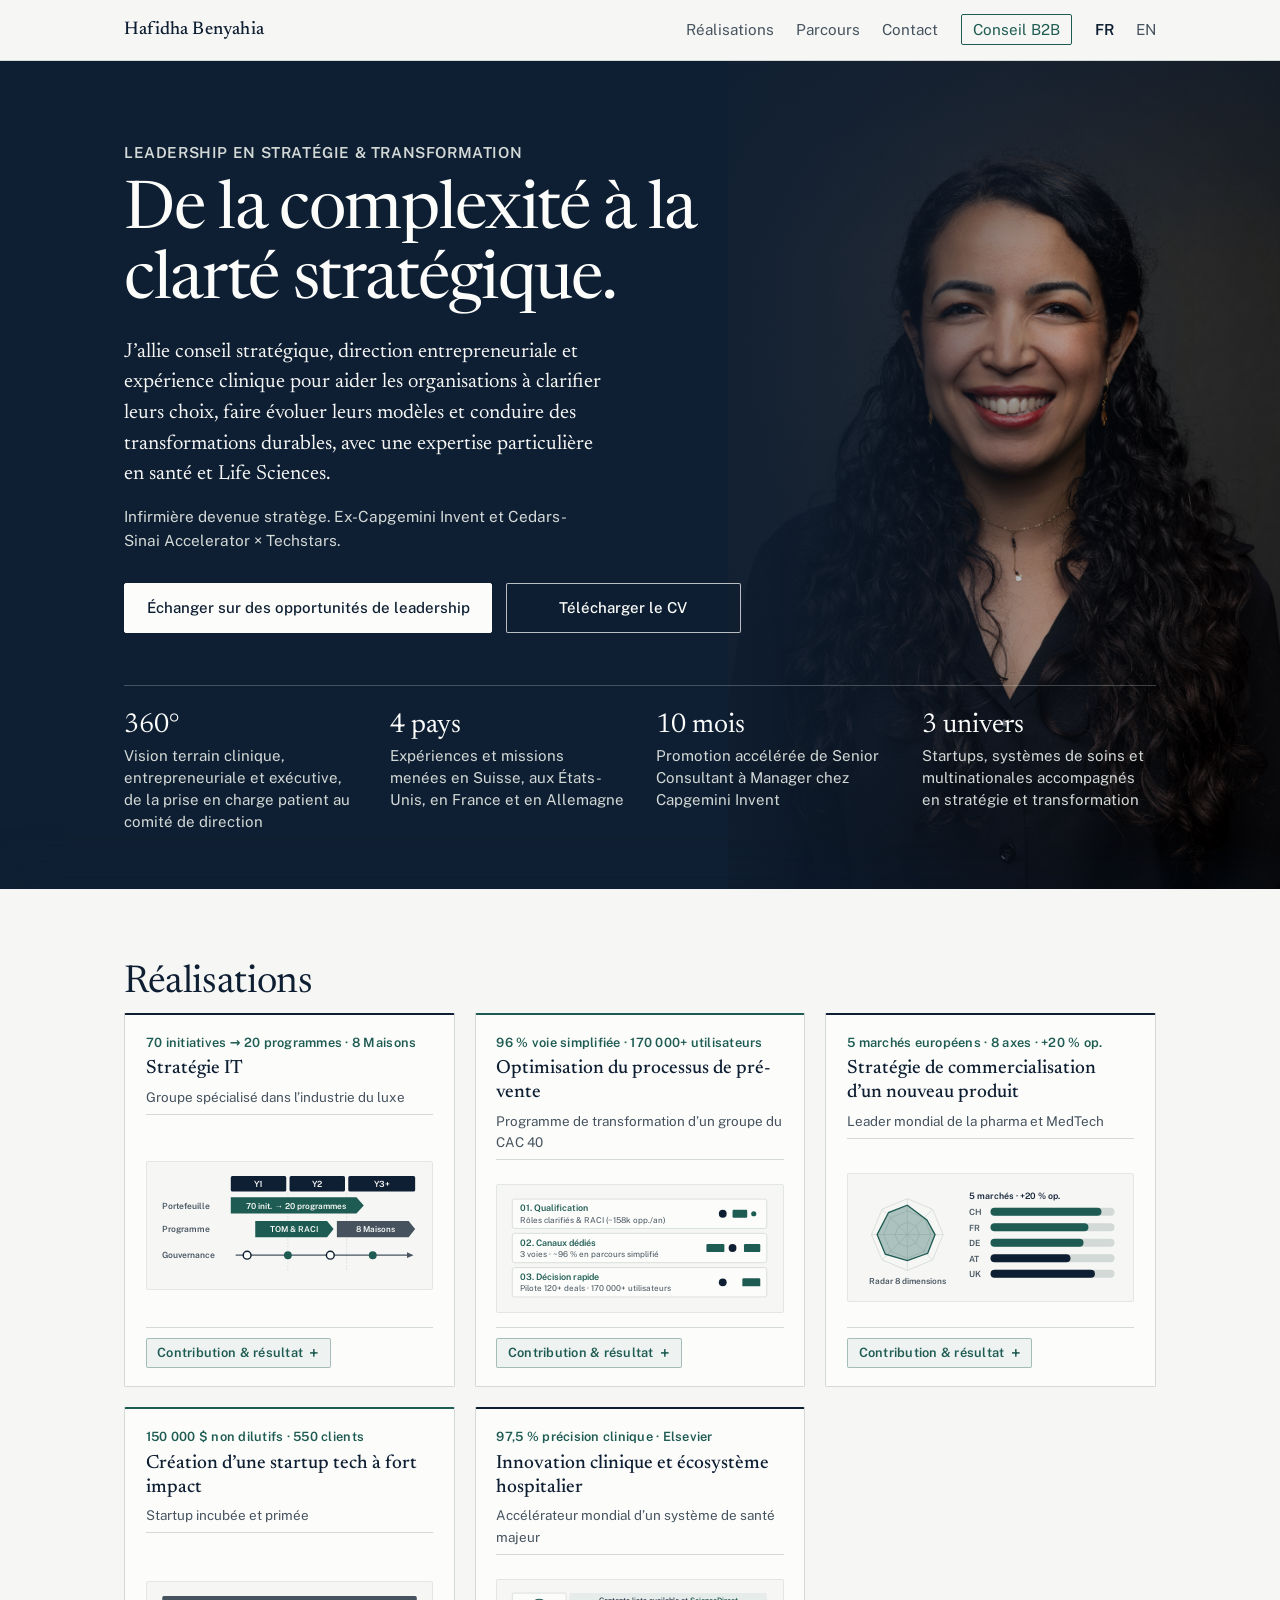
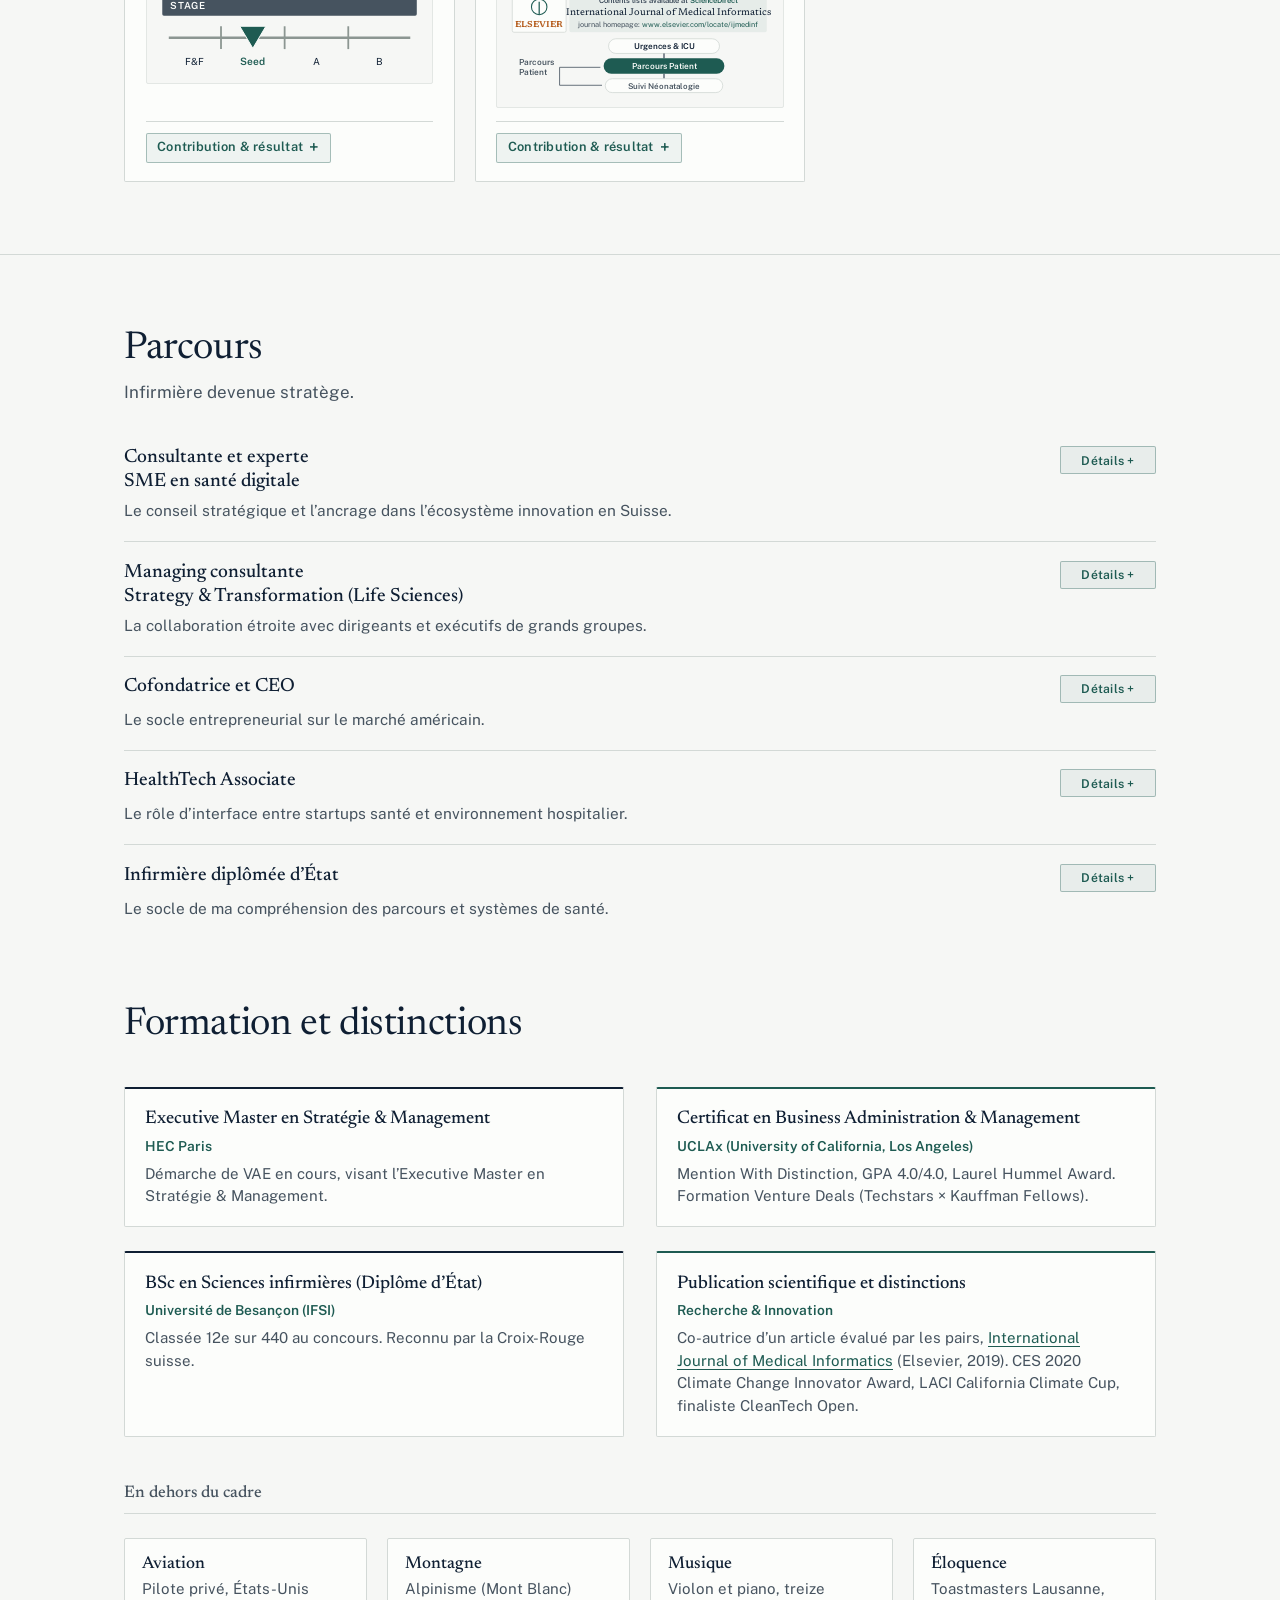
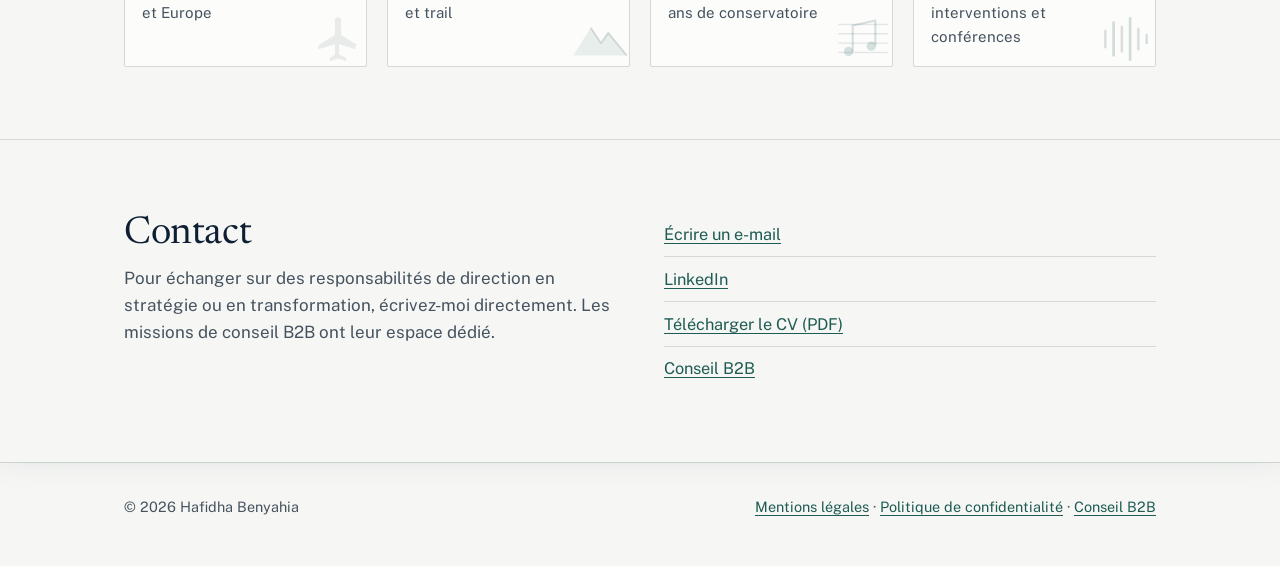
==== commit 9fd254a3: "Add files via upload" ====
--- a/index.html
+++ b/index.html
@@ -18,7 +18,7 @@
 <link rel="preconnect" href="https://fonts.googleapis.com">
 <link rel="preconnect" href="https://fonts.gstatic.com" crossorigin>
 <link href="https://fonts.googleapis.com/css2?family=Newsreader:ital,opsz,wght@0,6..72,400;0,6..72,500;1,6..72,400&amp;family=Public+Sans:wght@400;500;600&amp;display=swap" rel="stylesheet">
-<link rel="stylesheet" href="styles.css?v=17">
+<link rel="stylesheet" href="styles.css?v=19">
 <script type="application/ld+json">{"@context":"https://schema.org","@type":"Person","name":"Hafidha Benyahia","jobTitle":"Leadership en stratégie et transformation","url":"https://hafidha-ben.github.io/","knowsAbout":["Stratégie","Transformation","Innovation et santé","Life Sciences"],"sameAs":["https://www.linkedin.com/in/hafidhabenyahia"],"alumniOf":["UCLAx","Université de Besançon"]}</script>
 </head>
 <body id="top">
@@ -28,10 +28,13 @@
 <nav class="desktop-nav" aria-label="Navigation principale">
 <a href="#realisations">Réalisations</a><a href="#parcours">Parcours</a><a href="#contact">Contact</a><a class="advisory" href="conseil.html">Conseil B2B</a><span class="lang" aria-current="true" lang="fr">FR</span><a href="en/" hreflang="en" lang="en">EN</a>
 </nav>
+<div class="mobile-quick-links" aria-label="Navigation principale">
+<a class="quick-link" href="#realisations">Réalisations</a><a class="advisory quick-advisory" href="conseil.html">Conseil B2B</a>
+</div>
 <details class="mobile-menu">
 <summary aria-label="Menu"><span>Menu</span><span class="menu-bars" aria-hidden="true"></span></summary>
 <nav class="mobile-nav-panel" onclick="this.parentElement.removeAttribute('open')" aria-label="Navigation principale">
-<a href="#realisations">Réalisations</a><a href="#parcours">Parcours</a><a href="#contact">Contact</a><a class="advisory" href="conseil.html">Conseil B2B</a><span class="lang" aria-current="true" lang="fr">FR</span><a href="en/" hreflang="en" lang="en">EN</a>
+<a href="#parcours">Parcours</a><a href="#contact">Contact</a><span class="lang" aria-current="true" lang="fr">FR</span><a href="en/" hreflang="en" lang="en">EN</a>
 </nav>
 </details>
 </div></header>
@@ -62,7 +65,10 @@
       <span class="vignette-kpi">70 initiatives → 20 programmes · 8 Maisons</span>
       <h3>Stratégie IT</h3>
       <p class="vignette-meta">Groupe spécialisé dans l’industrie du luxe</p>
-      <p class="vignette-context"><strong>Contexte :</strong> planification IT pluriannuelle aux priorités dispersées entre ses Maisons et ses différents marchés. Trajectoire sur 3 à 5 ans.</p>
+      <details class="vignette-more mobile-context-toggle">
+<summary>Contexte</summary>
+<p class="vignette-context"><strong>Contexte :</strong> planification IT pluriannuelle aux priorités dispersées entre ses Maisons et ses différents marchés. Trajectoire sur 3 à 5 ans.</p>
+</details>
     </div>
     <div class="vignette-visual"><svg viewBox="0 0 320 132" role="img" aria-label="Feuille de route et gouvernance IT sur Y1, Y2 et Y3+ : consolidation de 70 initiatives en 20 programmes, TOM et RACI, déploiement sur 8 Maisons">
   <rect x="88" y="5" width="68" height="19" rx="2" fill="#0F1F33"/>
@@ -104,7 +110,10 @@
       <span class="vignette-kpi">96 % voie simplifiée · 170 000+ utilisateurs</span>
       <h3>Optimisation du processus de pré-vente</h3>
       <p class="vignette-meta">Programme de transformation d’un groupe du CAC 40</p>
-      <p class="vignette-context"><strong>Contexte :</strong> validation des deals lente et cloisonnée avec revues redondantes (~158 000 opportunités/an).</p>
+      <details class="vignette-more mobile-context-toggle">
+<summary>Contexte</summary>
+<p class="vignette-context"><strong>Contexte :</strong> validation des deals lente et cloisonnée avec revues redondantes (~158 000 opportunités/an).</p>
+</details>
     </div>
     <div class="vignette-visual"><svg viewBox="0 0 320 132" role="img" aria-label="Processus de pré-vente structuré en 3 étapes : Qualification RACI, 3 canaux dédiés dont 96 % en voie simplifiée, et Décision rapide sur 170 000+ utilisateurs">
   <rect x="4" y="5" width="312" height="36" rx="3" fill="#FCFDFB" stroke="#D3D9D6"/>
@@ -138,7 +147,10 @@
       <span class="vignette-kpi">5 marchés européens · 8 axes · +20 % op.</span>
       <h3>Stratégie de commercialisation d’un nouveau produit</h3>
       <p class="vignette-meta">Leader mondial de la pharma et MedTech</p>
-      <p class="vignette-context"><strong>Contexte :</strong> étude de faisabilité et stratégie d’accès au marché pour une innovation MedTech et de distribution sur 5 marchés européens : Suisse, France, Allemagne, Autriche et Royaume-Uni.</p>
+      <details class="vignette-more mobile-context-toggle">
+<summary>Contexte</summary>
+<p class="vignette-context"><strong>Contexte :</strong> étude de faisabilité et stratégie d’accès au marché pour une innovation MedTech et de distribution sur 5 marchés européens : Suisse, France, Allemagne, Autriche et Royaume-Uni.</p>
+</details>
     </div>
     <div class="vignette-visual"><svg viewBox="0 0 320 132" role="img" aria-label="Analyse sur 8 dimensions et maturité sur 5 marchés européens : CH, FR, DE, AT, UK, cible +20 % gains opérationnels">
   <g transform="translate(58,62)">
@@ -181,7 +193,10 @@
       <span class="vignette-kpi">150 000 $ non dilutifs · 550 clients</span>
       <h3>Création d’une startup tech à fort impact</h3>
       <p class="vignette-meta">Startup incubée et primée</p>
-      <p class="vignette-context"><strong>Contexte :</strong> absence d’option pratique et abordable pour partager un trajet interurbain, routes encombrées, objectifs environnementaux ambitieux et enjeux de stationnement pour les entreprises.</p>
+      <details class="vignette-more mobile-context-toggle">
+<summary>Contexte</summary>
+<p class="vignette-context"><strong>Contexte :</strong> absence d’option pratique et abordable pour partager un trajet interurbain, routes encombrées, objectifs environnementaux ambitieux et enjeux de stationnement pour les entreprises.</p>
+</details>
     </div>
     <div class="vignette-visual"><svg viewBox="0 0 320 100" role="img" aria-label="Stade de maturité de l'entreprise : Seed entre F&amp;F, Série A et Série B">
   <rect x="4" y="5" width="312" height="24" rx="2" fill="#46535F"/>
@@ -210,7 +225,10 @@
       <span class="vignette-kpi">97,5 % précision clinique · Elsevier</span>
       <h3>Innovation clinique et écosystème hospitalier</h3>
       <p class="vignette-meta">Accélérateur mondial d’un système de santé majeur</p>
-      <p class="vignette-context"><strong>Contexte :</strong> évaluer en conditions cliniques réelles au Cedars-Sinai une plateforme vocale de collecte de l’historique médical des patients (CardioCube) et soutenir un outil d’accompagnement des parents en néonatalogie (Nicolette).</p>
+      <details class="vignette-more mobile-context-toggle">
+<summary>Contexte</summary>
+<p class="vignette-context"><strong>Contexte :</strong> évaluer en conditions cliniques réelles au Cedars-Sinai une plateforme vocale de collecte de l’historique médical des patients (CardioCube) et soutenir un outil d’accompagnement des parents en néonatalogie (Nicolette).</p>
+</details>
     </div>
     <div class="vignette-visual"><svg viewBox="0 0 320 132" role="img" aria-label="Publication Elsevier International Journal of Medical Informatics et parcours clinique Urgences &amp; ICU vers Parcours Patient et Suivi Néonatalogie">
   <rect x="4" y="5" width="66" height="48" rx="2" fill="#FCFDFB" stroke="#D3D9D6"/>
--- a/styles.css
+++ b/styles.css
@@ -82,7 +82,8 @@
   align-items: center;
 }
 
-.mobile-menu {
+.mobile-menu,
+.mobile-quick-links {
   display: none;
 }
 
@@ -965,13 +966,16 @@
     font-size: 1.0625rem;
   }
   header .wrap {
-    flex-wrap: nowrap;
-    padding-top: .65rem;
-    padding-bottom: .65rem;
+    flex-wrap: wrap;
+    row-gap: .5rem;
+    column-gap: .65rem;
+    padding-top: .6rem;
+    padding-bottom: .6rem;
     position: relative;
   }
   .brand {
     font-size: 1.08rem;
+    order: 1;
   }
   nav.desktop-nav {
     display: none;
@@ -979,6 +983,36 @@
   .mobile-menu {
     display: block;
     margin-left: auto;
+    order: 2;
+  }
+  .mobile-quick-links {
+    display: flex;
+    align-items: center;
+    gap: .55rem;
+    width: 100%;
+    order: 3;
+  }
+  .mobile-quick-links a {
+    flex: 1 1 0;
+    display: inline-flex;
+    align-items: center;
+    justify-content: center;
+    min-height: 34px;
+    padding: .28rem .65rem;
+    border-radius: 2px;
+    font: 500 .86rem/1.1 var(--sans);
+    text-decoration: none;
+    text-align: center;
+  }
+  .mobile-quick-links a.quick-link {
+    color: var(--ink);
+    background: var(--surface);
+    border: 1px solid var(--rule);
+  }
+  .mobile-quick-links a.quick-advisory {
+    color: var(--accent);
+    background: transparent;
+    border: 1px solid var(--accent);
   }
   .mobile-menu > summary {
     list-style: none;
@@ -1048,6 +1082,53 @@
     padding: .55rem .85rem;
     text-align: center;
     border: 1px solid var(--accent);
+  }
+  .mobile-context-toggle {
+    margin-top: .55rem;
+  }
+  .mobile-context-toggle > summary {
+    display: inline-flex;
+  }
+  .mobile-context-toggle > p.vignette-context {
+    display: none;
+    margin-top: .55rem;
+  }
+  .mobile-context-toggle[open] > p.vignette-context {
+    display: block;
+  }
+  .mobile-offer-details {
+    margin-top: .85rem;
+    padding-top: .65rem;
+    border-top: 1px dashed var(--rule);
+    font-size: .85rem;
+    color: var(--muted);
+  }
+  .mobile-offer-details > summary {
+    list-style: none;
+    cursor: pointer;
+    font-weight: 600;
+    color: var(--ink);
+    display: flex;
+    justify-content: space-between;
+    align-items: center;
+  }
+  .mobile-offer-details > summary::-webkit-details-marker {
+    display: none;
+  }
+  .mobile-offer-details > summary::after {
+    content: "+";
+    color: var(--accent);
+    font-size: 1rem;
+  }
+  .mobile-offer-details[open] > summary::after {
+    content: "−";
+  }
+  .mobile-offer-details > ul.offer-list {
+    display: none;
+    margin-top: .55rem;
+  }
+  .mobile-offer-details[open] > ul.offer-list {
+    display: block;
   }
   .wrap {
     padding: 0 1.25rem;
@@ -1188,3 +1269,17 @@
     animation: none;
   }
 }
+
+/* Desktop defaults for mobile-only collapsible sections */
+.mobile-context-toggle > summary {
+  display: none;
+}
+.mobile-context-toggle > p.vignette-context {
+  display: block;
+}
+.mobile-offer-details > summary {
+  display: none;
+}
+.mobile-offer-details > ul.offer-list {
+  display: block;
+}
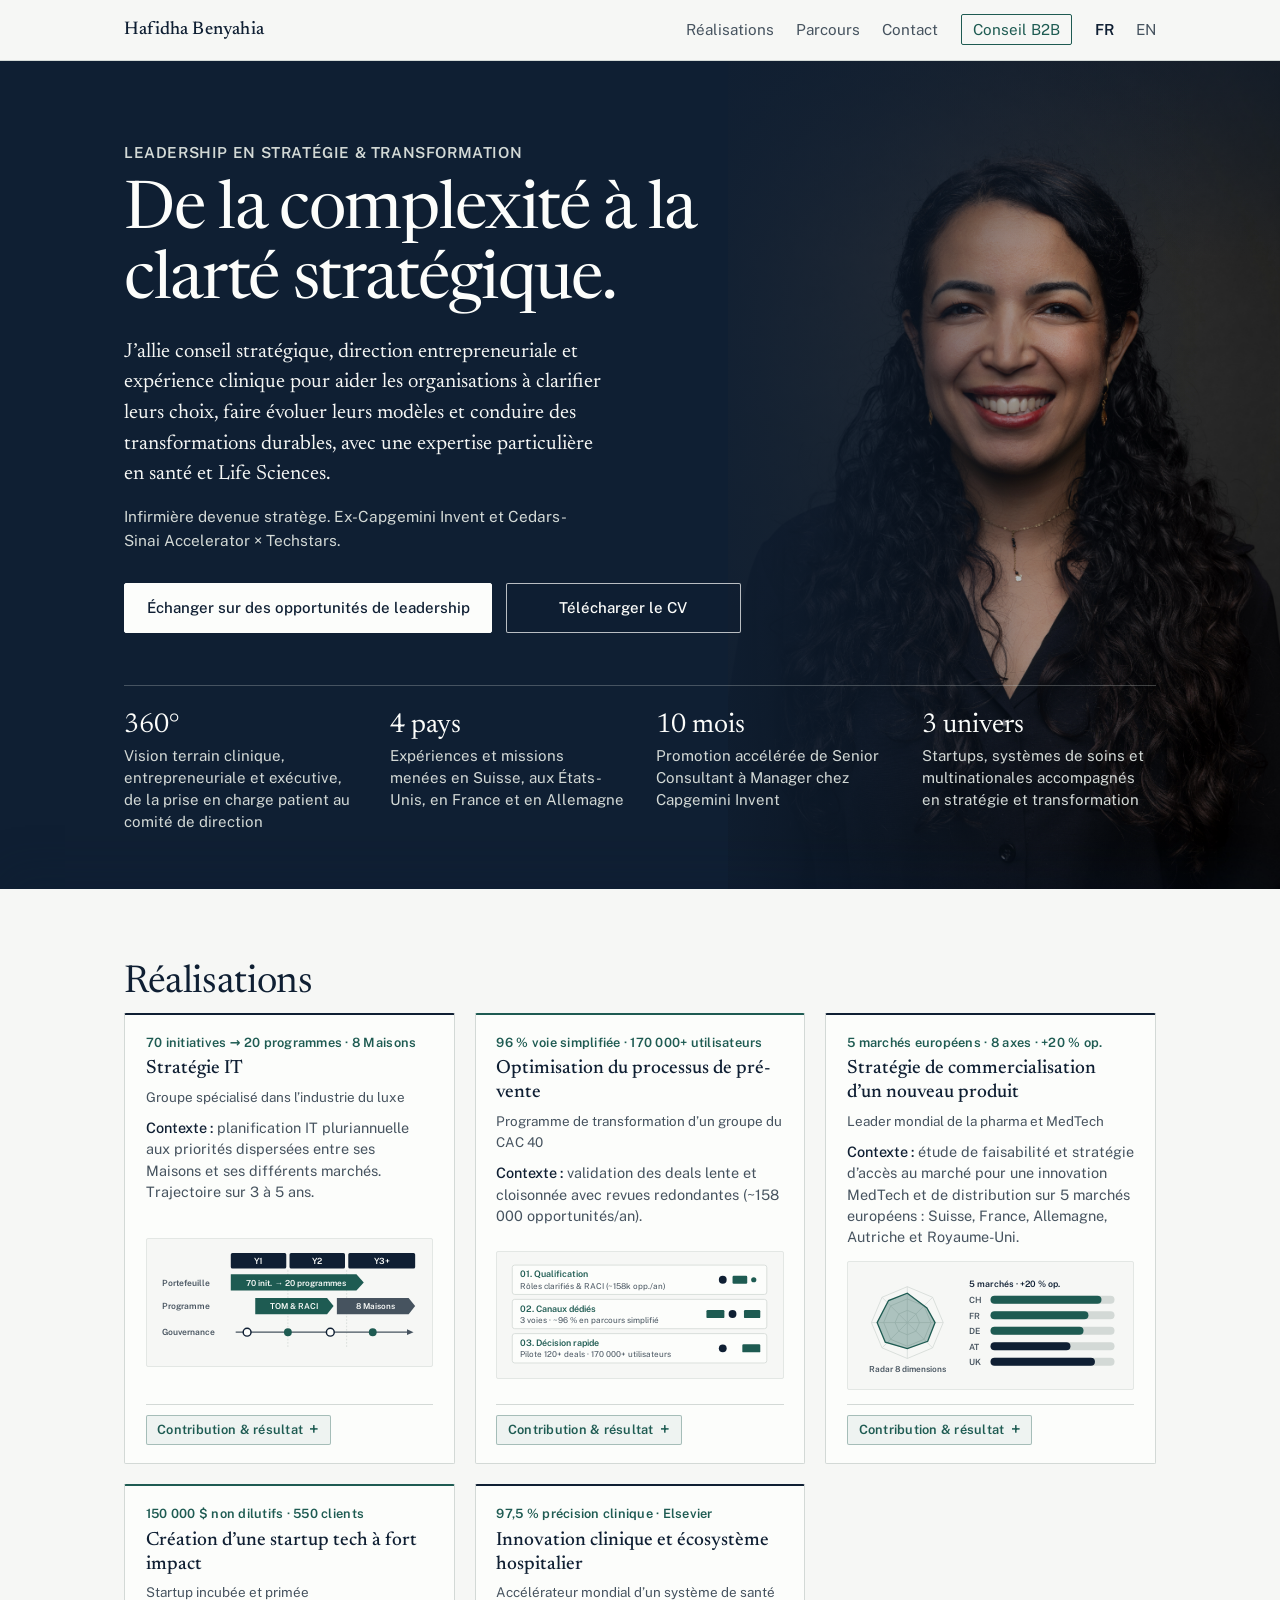
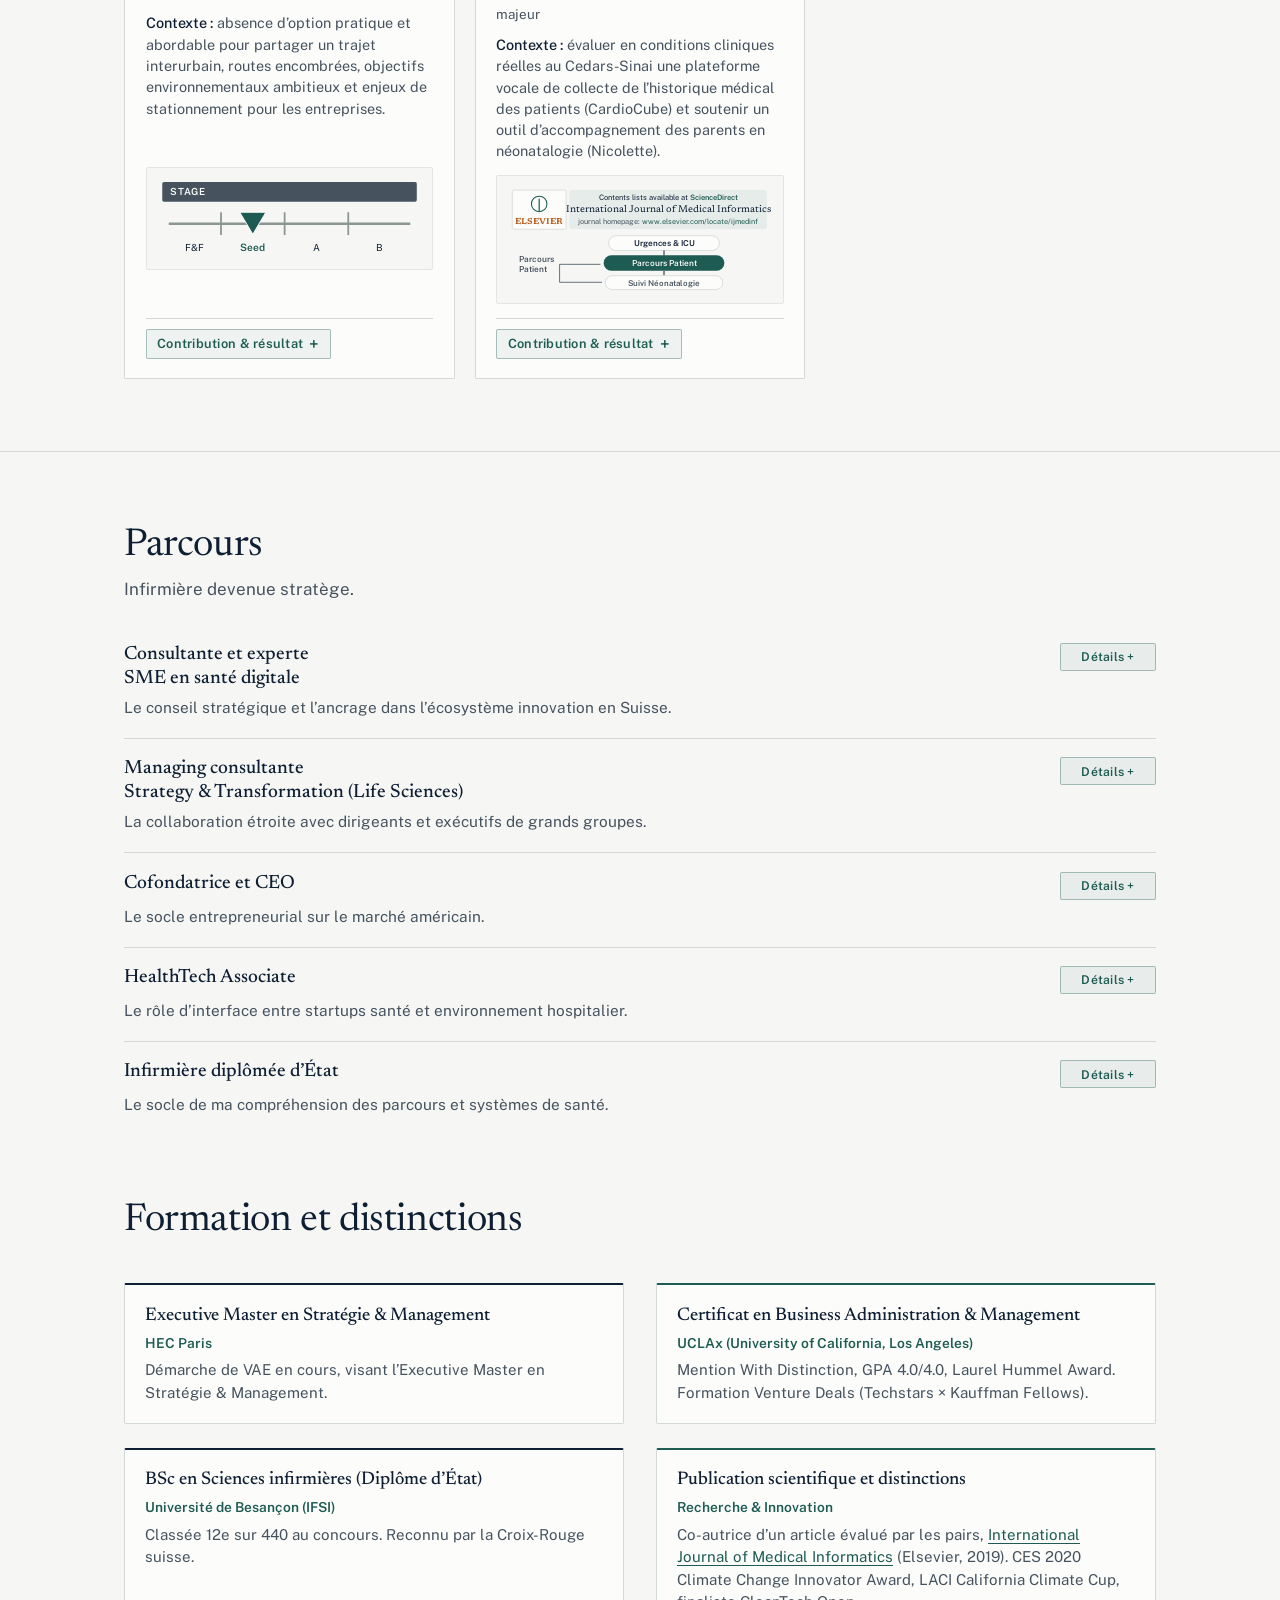
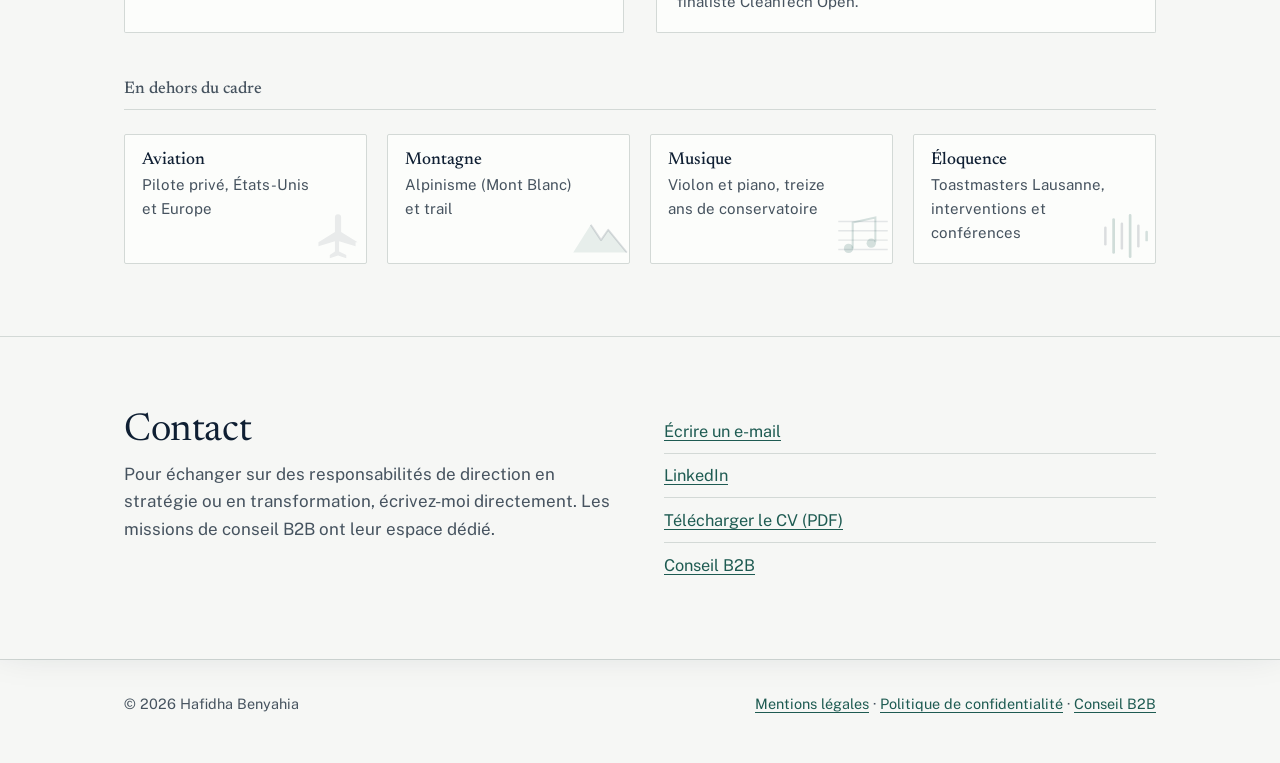
==== commit 6f77fd8e: "Add files via upload" ====
--- a/index.html
+++ b/index.html
@@ -18,7 +18,7 @@
 <link rel="preconnect" href="https://fonts.googleapis.com">
 <link rel="preconnect" href="https://fonts.gstatic.com" crossorigin>
 <link href="https://fonts.googleapis.com/css2?family=Newsreader:ital,opsz,wght@0,6..72,400;0,6..72,500;1,6..72,400&amp;family=Public+Sans:wght@400;500;600&amp;display=swap" rel="stylesheet">
-<link rel="stylesheet" href="styles.css?v=19">
+<link rel="stylesheet" href="styles.css?v=18">
 <script type="application/ld+json">{"@context":"https://schema.org","@type":"Person","name":"Hafidha Benyahia","jobTitle":"Leadership en stratégie et transformation","url":"https://hafidha-ben.github.io/","knowsAbout":["Stratégie","Transformation","Innovation et santé","Life Sciences"],"sameAs":["https://www.linkedin.com/in/hafidhabenyahia"],"alumniOf":["UCLAx","Université de Besançon"]}</script>
 </head>
 <body id="top">
@@ -65,10 +65,7 @@
       <span class="vignette-kpi">70 initiatives → 20 programmes · 8 Maisons</span>
       <h3>Stratégie IT</h3>
       <p class="vignette-meta">Groupe spécialisé dans l’industrie du luxe</p>
-      <details class="vignette-more mobile-context-toggle">
-<summary>Contexte</summary>
-<p class="vignette-context"><strong>Contexte :</strong> planification IT pluriannuelle aux priorités dispersées entre ses Maisons et ses différents marchés. Trajectoire sur 3 à 5 ans.</p>
-</details>
+      <p class="vignette-context"><strong>Contexte :</strong> planification IT pluriannuelle aux priorités dispersées entre ses Maisons et ses différents marchés. Trajectoire sur 3 à 5 ans.</p>
     </div>
     <div class="vignette-visual"><svg viewBox="0 0 320 132" role="img" aria-label="Feuille de route et gouvernance IT sur Y1, Y2 et Y3+ : consolidation de 70 initiatives en 20 programmes, TOM et RACI, déploiement sur 8 Maisons">
   <rect x="88" y="5" width="68" height="19" rx="2" fill="#0F1F33"/>
@@ -110,10 +107,7 @@
       <span class="vignette-kpi">96 % voie simplifiée · 170 000+ utilisateurs</span>
       <h3>Optimisation du processus de pré-vente</h3>
       <p class="vignette-meta">Programme de transformation d’un groupe du CAC 40</p>
-      <details class="vignette-more mobile-context-toggle">
-<summary>Contexte</summary>
-<p class="vignette-context"><strong>Contexte :</strong> validation des deals lente et cloisonnée avec revues redondantes (~158 000 opportunités/an).</p>
-</details>
+      <p class="vignette-context"><strong>Contexte :</strong> validation des deals lente et cloisonnée avec revues redondantes (~158 000 opportunités/an).</p>
     </div>
     <div class="vignette-visual"><svg viewBox="0 0 320 132" role="img" aria-label="Processus de pré-vente structuré en 3 étapes : Qualification RACI, 3 canaux dédiés dont 96 % en voie simplifiée, et Décision rapide sur 170 000+ utilisateurs">
   <rect x="4" y="5" width="312" height="36" rx="3" fill="#FCFDFB" stroke="#D3D9D6"/>
@@ -147,10 +141,7 @@
       <span class="vignette-kpi">5 marchés européens · 8 axes · +20 % op.</span>
       <h3>Stratégie de commercialisation d’un nouveau produit</h3>
       <p class="vignette-meta">Leader mondial de la pharma et MedTech</p>
-      <details class="vignette-more mobile-context-toggle">
-<summary>Contexte</summary>
-<p class="vignette-context"><strong>Contexte :</strong> étude de faisabilité et stratégie d’accès au marché pour une innovation MedTech et de distribution sur 5 marchés européens : Suisse, France, Allemagne, Autriche et Royaume-Uni.</p>
-</details>
+      <p class="vignette-context"><strong>Contexte :</strong> étude de faisabilité et stratégie d’accès au marché pour une innovation MedTech et de distribution sur 5 marchés européens : Suisse, France, Allemagne, Autriche et Royaume-Uni.</p>
     </div>
     <div class="vignette-visual"><svg viewBox="0 0 320 132" role="img" aria-label="Analyse sur 8 dimensions et maturité sur 5 marchés européens : CH, FR, DE, AT, UK, cible +20 % gains opérationnels">
   <g transform="translate(58,62)">
@@ -193,10 +184,7 @@
       <span class="vignette-kpi">150 000 $ non dilutifs · 550 clients</span>
       <h3>Création d’une startup tech à fort impact</h3>
       <p class="vignette-meta">Startup incubée et primée</p>
-      <details class="vignette-more mobile-context-toggle">
-<summary>Contexte</summary>
-<p class="vignette-context"><strong>Contexte :</strong> absence d’option pratique et abordable pour partager un trajet interurbain, routes encombrées, objectifs environnementaux ambitieux et enjeux de stationnement pour les entreprises.</p>
-</details>
+      <p class="vignette-context"><strong>Contexte :</strong> absence d’option pratique et abordable pour partager un trajet interurbain, routes encombrées, objectifs environnementaux ambitieux et enjeux de stationnement pour les entreprises.</p>
     </div>
     <div class="vignette-visual"><svg viewBox="0 0 320 100" role="img" aria-label="Stade de maturité de l'entreprise : Seed entre F&amp;F, Série A et Série B">
   <rect x="4" y="5" width="312" height="24" rx="2" fill="#46535F"/>
@@ -225,10 +213,7 @@
       <span class="vignette-kpi">97,5 % précision clinique · Elsevier</span>
       <h3>Innovation clinique et écosystème hospitalier</h3>
       <p class="vignette-meta">Accélérateur mondial d’un système de santé majeur</p>
-      <details class="vignette-more mobile-context-toggle">
-<summary>Contexte</summary>
-<p class="vignette-context"><strong>Contexte :</strong> évaluer en conditions cliniques réelles au Cedars-Sinai une plateforme vocale de collecte de l’historique médical des patients (CardioCube) et soutenir un outil d’accompagnement des parents en néonatalogie (Nicolette).</p>
-</details>
+      <p class="vignette-context"><strong>Contexte :</strong> évaluer en conditions cliniques réelles au Cedars-Sinai une plateforme vocale de collecte de l’historique médical des patients (CardioCube) et soutenir un outil d’accompagnement des parents en néonatalogie (Nicolette).</p>
     </div>
     <div class="vignette-visual"><svg viewBox="0 0 320 132" role="img" aria-label="Publication Elsevier International Journal of Medical Informatics et parcours clinique Urgences &amp; ICU vers Parcours Patient et Suivi Néonatalogie">
   <rect x="4" y="5" width="66" height="48" rx="2" fill="#FCFDFB" stroke="#D3D9D6"/>
--- a/styles.css
+++ b/styles.css
@@ -1082,53 +1082,6 @@
     padding: .55rem .85rem;
     text-align: center;
     border: 1px solid var(--accent);
-  }
-  .mobile-context-toggle {
-    margin-top: .55rem;
-  }
-  .mobile-context-toggle > summary {
-    display: inline-flex;
-  }
-  .mobile-context-toggle > p.vignette-context {
-    display: none;
-    margin-top: .55rem;
-  }
-  .mobile-context-toggle[open] > p.vignette-context {
-    display: block;
-  }
-  .mobile-offer-details {
-    margin-top: .85rem;
-    padding-top: .65rem;
-    border-top: 1px dashed var(--rule);
-    font-size: .85rem;
-    color: var(--muted);
-  }
-  .mobile-offer-details > summary {
-    list-style: none;
-    cursor: pointer;
-    font-weight: 600;
-    color: var(--ink);
-    display: flex;
-    justify-content: space-between;
-    align-items: center;
-  }
-  .mobile-offer-details > summary::-webkit-details-marker {
-    display: none;
-  }
-  .mobile-offer-details > summary::after {
-    content: "+";
-    color: var(--accent);
-    font-size: 1rem;
-  }
-  .mobile-offer-details[open] > summary::after {
-    content: "−";
-  }
-  .mobile-offer-details > ul.offer-list {
-    display: none;
-    margin-top: .55rem;
-  }
-  .mobile-offer-details[open] > ul.offer-list {
-    display: block;
   }
   .wrap {
     padding: 0 1.25rem;
@@ -1269,17 +1222,3 @@
     animation: none;
   }
 }
-
-/* Desktop defaults for mobile-only collapsible sections */
-.mobile-context-toggle > summary {
-  display: none;
-}
-.mobile-context-toggle > p.vignette-context {
-  display: block;
-}
-.mobile-offer-details > summary {
-  display: none;
-}
-.mobile-offer-details > ul.offer-list {
-  display: block;
-}
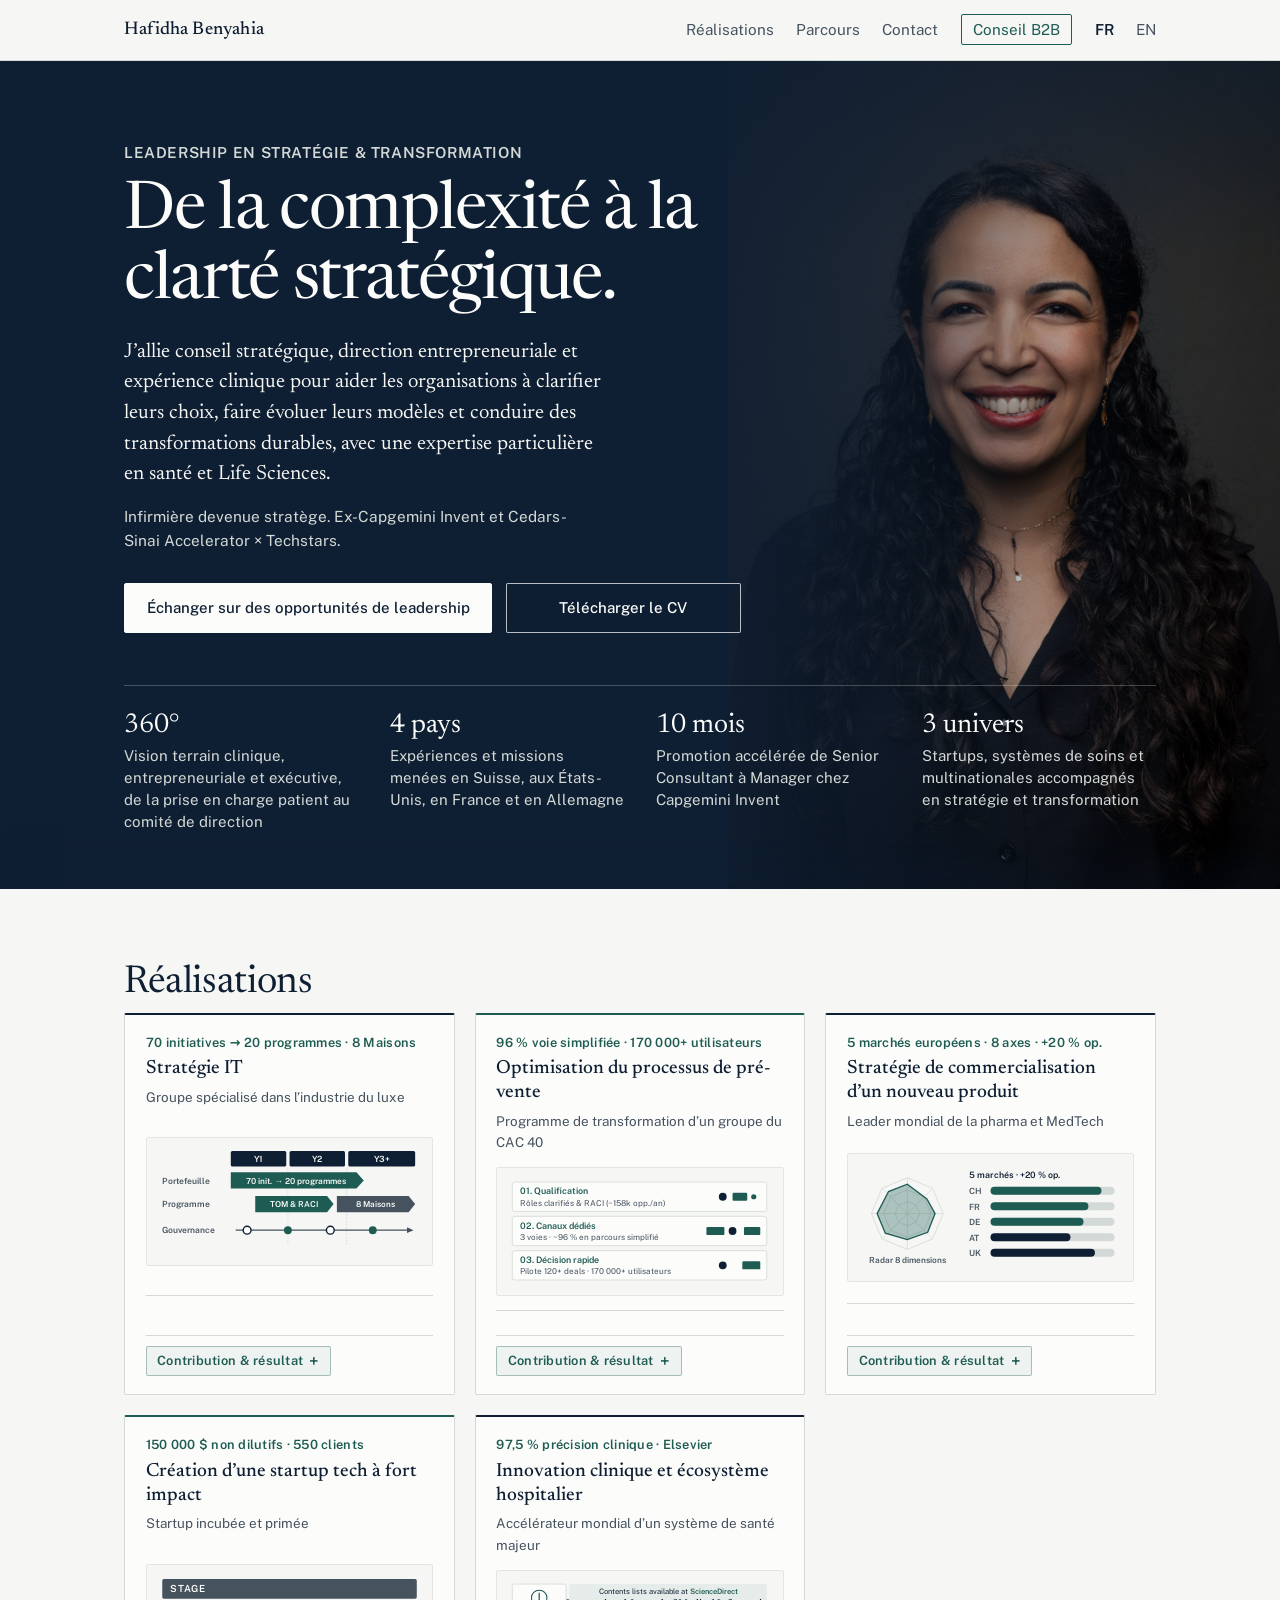
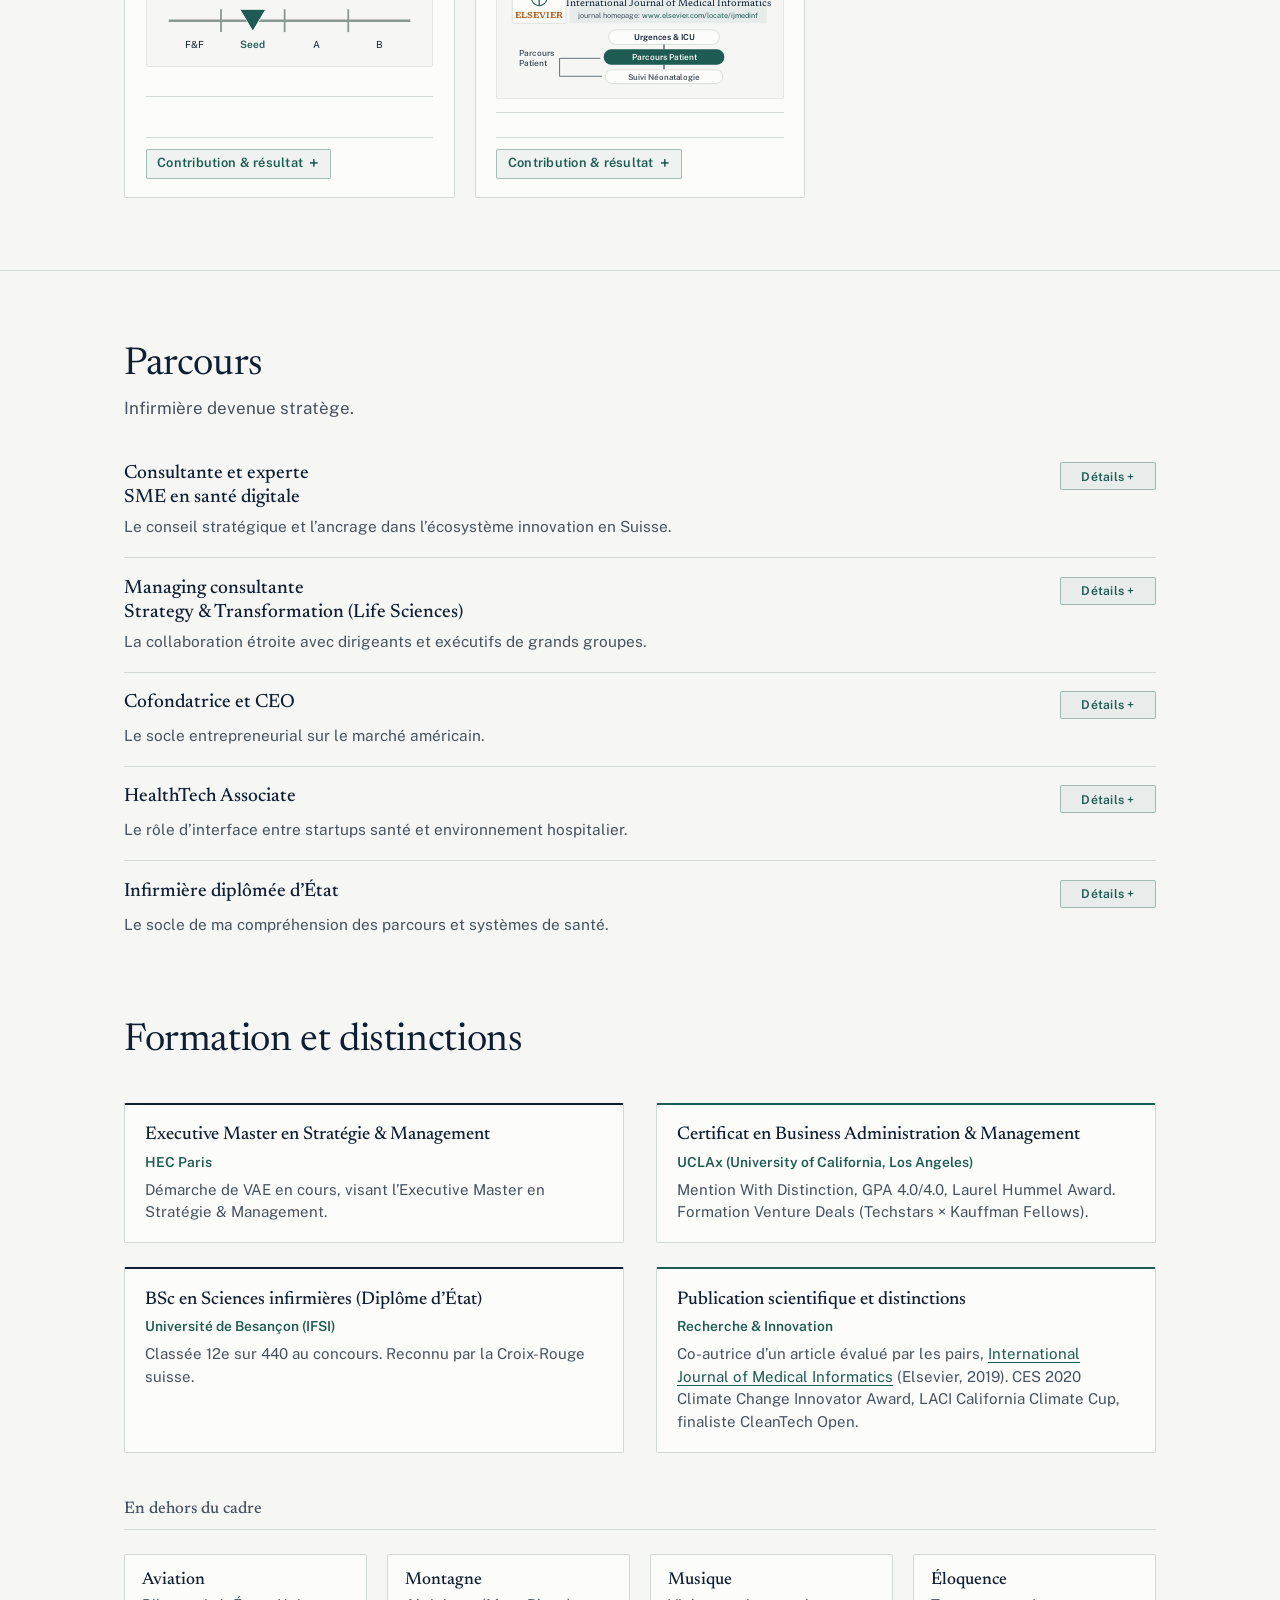
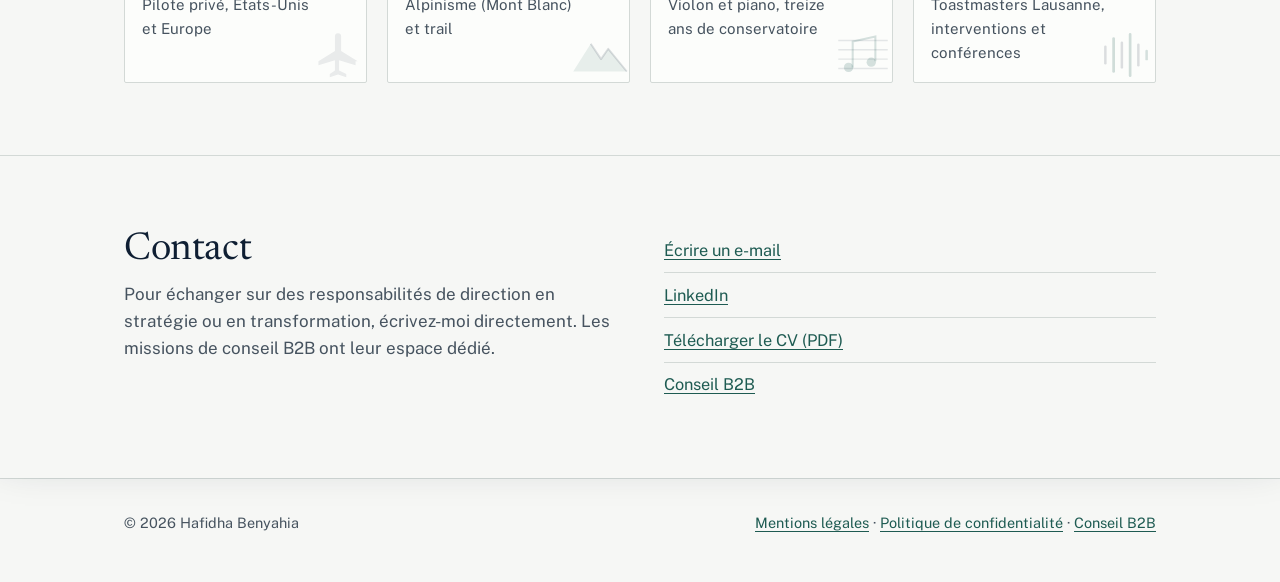
==== commit 770a5df1: "Add files via upload" ====
--- a/index.html
+++ b/index.html
@@ -18,7 +18,7 @@
 <link rel="preconnect" href="https://fonts.googleapis.com">
 <link rel="preconnect" href="https://fonts.gstatic.com" crossorigin>
 <link href="https://fonts.googleapis.com/css2?family=Newsreader:ital,opsz,wght@0,6..72,400;0,6..72,500;1,6..72,400&amp;family=Public+Sans:wght@400;500;600&amp;display=swap" rel="stylesheet">
-<link rel="stylesheet" href="styles.css?v=18">
+<link rel="stylesheet" href="styles.css?v=20">
 <script type="application/ld+json">{"@context":"https://schema.org","@type":"Person","name":"Hafidha Benyahia","jobTitle":"Leadership en stratégie et transformation","url":"https://hafidha-ben.github.io/","knowsAbout":["Stratégie","Transformation","Innovation et santé","Life Sciences"],"sameAs":["https://www.linkedin.com/in/hafidhabenyahia"],"alumniOf":["UCLAx","Université de Besançon"]}</script>
 </head>
 <body id="top">
@@ -29,12 +29,12 @@
 <a href="#realisations">Réalisations</a><a href="#parcours">Parcours</a><a href="#contact">Contact</a><a class="advisory" href="conseil.html">Conseil B2B</a><span class="lang" aria-current="true" lang="fr">FR</span><a href="en/" hreflang="en" lang="en">EN</a>
 </nav>
 <div class="mobile-quick-links" aria-label="Navigation principale">
-<a class="quick-link" href="#realisations">Réalisations</a><a class="advisory quick-advisory" href="conseil.html">Conseil B2B</a>
+<a class="quick-nav-btn" href="#top">Profil</a><a class="quick-nav-btn is-active-target" href="conseil.html">Conseil B2B</a>
 </div>
 <details class="mobile-menu">
 <summary aria-label="Menu"><span>Menu</span><span class="menu-bars" aria-hidden="true"></span></summary>
 <nav class="mobile-nav-panel" onclick="this.parentElement.removeAttribute('open')" aria-label="Navigation principale">
-<a href="#parcours">Parcours</a><a href="#contact">Contact</a><span class="lang" aria-current="true" lang="fr">FR</span><a href="en/" hreflang="en" lang="en">EN</a>
+<a href="#realisations">Réalisations</a><a href="#parcours">Parcours</a><a href="#contact">Contact</a><a class="advisory" href="conseil.html">Conseil B2B</a><span class="lang" aria-current="true" lang="fr">FR</span><a href="en/" hreflang="en" lang="en">EN</a>
 </nav>
 </details>
 </div></header>
@@ -65,7 +65,6 @@
       <span class="vignette-kpi">70 initiatives → 20 programmes · 8 Maisons</span>
       <h3>Stratégie IT</h3>
       <p class="vignette-meta">Groupe spécialisé dans l’industrie du luxe</p>
-      <p class="vignette-context"><strong>Contexte :</strong> planification IT pluriannuelle aux priorités dispersées entre ses Maisons et ses différents marchés. Trajectoire sur 3 à 5 ans.</p>
     </div>
     <div class="vignette-visual"><svg viewBox="0 0 320 132" role="img" aria-label="Feuille de route et gouvernance IT sur Y1, Y2 et Y3+ : consolidation de 70 initiatives en 20 programmes, TOM et RACI, déploiement sur 8 Maisons">
   <rect x="88" y="5" width="68" height="19" rx="2" fill="#0F1F33"/>
@@ -96,6 +95,10 @@
   <circle cx="210" cy="102" r="4.8" fill="#FCFDFB" stroke="#0F1F33" stroke-width="1.8"/>
   <circle cx="262" cy="102" r="4.8" fill="#1E5B52"/>
 </svg></div>
+        <details class="vignette-more mobile-context-toggle">
+      <summary>Contexte</summary>
+      <p class="vignette-context"><strong>Contexte :</strong> planification IT pluriannuelle aux priorités dispersées entre ses Maisons et ses différents marchés. Trajectoire sur 3 à 5 ans.</p>
+    </details>
     <details class="vignette-more">
       <summary>Contribution &amp; résultat</summary>
       <p>Priorisation des initiatives, services partagés, gouvernance de portefeuille et alignement métiers/technologie ; 70 initiatives structurées en 20 programmes pour 8 Maisons.</p>
@@ -107,7 +110,6 @@
       <span class="vignette-kpi">96 % voie simplifiée · 170 000+ utilisateurs</span>
       <h3>Optimisation du processus de pré-vente</h3>
       <p class="vignette-meta">Programme de transformation d’un groupe du CAC 40</p>
-      <p class="vignette-context"><strong>Contexte :</strong> validation des deals lente et cloisonnée avec revues redondantes (~158 000 opportunités/an).</p>
     </div>
     <div class="vignette-visual"><svg viewBox="0 0 320 132" role="img" aria-label="Processus de pré-vente structuré en 3 étapes : Qualification RACI, 3 canaux dédiés dont 96 % en voie simplifiée, et Décision rapide sur 170 000+ utilisateurs">
   <rect x="4" y="5" width="312" height="36" rx="3" fill="#FCFDFB" stroke="#D3D9D6"/>
@@ -130,6 +132,10 @@
   <circle cx="262" cy="107" r="4.8" fill="#0F1F33"/>
   <rect x="286" y="102" width="22" height="10" rx="1.5" fill="#1E5B52"/>
 </svg></div>
+        <details class="vignette-more mobile-context-toggle">
+      <summary>Contexte</summary>
+      <p class="vignette-context"><strong>Contexte :</strong> validation des deals lente et cloisonnée avec revues redondantes (~158 000 opportunités/an).</p>
+    </details>
     <details class="vignette-more">
       <summary>Contribution &amp; résultat</summary>
       <p>Conception du processus cible (catégorisation en trois canaux, rôles clarifiés, revues unifiées), cadrage de la digitalisation (adaptation CRM), déploiement et conduite du changement ; environ 96 % des opportunités orientées vers un parcours simplifié, validé par un pilote sur 120+ deals.</p>
@@ -141,7 +147,6 @@
       <span class="vignette-kpi">5 marchés européens · 8 axes · +20 % op.</span>
       <h3>Stratégie de commercialisation d’un nouveau produit</h3>
       <p class="vignette-meta">Leader mondial de la pharma et MedTech</p>
-      <p class="vignette-context"><strong>Contexte :</strong> étude de faisabilité et stratégie d’accès au marché pour une innovation MedTech et de distribution sur 5 marchés européens : Suisse, France, Allemagne, Autriche et Royaume-Uni.</p>
     </div>
     <div class="vignette-visual"><svg viewBox="0 0 320 132" role="img" aria-label="Analyse sur 8 dimensions et maturité sur 5 marchés européens : CH, FR, DE, AT, UK, cible +20 % gains opérationnels">
   <g transform="translate(58,62)">
@@ -173,6 +178,10 @@
   <text x="134" y="114" font-family="Public Sans, sans-serif" font-size="10.5" font-weight="600" fill="#46535F">UK</text>
   <rect x="160" y="105" width="152" height="10" rx="5" fill="#D3D9D6"/><rect x="160" y="105" width="128" height="10" rx="5" fill="#0F1F33"/>
 </svg></div>
+        <details class="vignette-more mobile-context-toggle">
+      <summary>Contexte</summary>
+      <p class="vignette-context"><strong>Contexte :</strong> étude de faisabilité et stratégie d’accès au marché pour une innovation MedTech et de distribution sur 5 marchés européens : Suisse, France, Allemagne, Autriche et Royaume-Uni.</p>
+    </details>
     <details class="vignette-more">
       <summary>Contribution &amp; résultat</summary>
       <p>Étude et recommandations articulées entre stratégie commerciale, utilité clinique et accès au marché sur huit dimensions : légale, commerciale, stratégique, financière, technologique, processus, parcours patient, capacités internes, de la proposition commerciale à la livraison et à la relation client ; feuille de route construite autour d’un objectif de 20 % de gains opérationnels.</p>
@@ -184,7 +193,6 @@
       <span class="vignette-kpi">150 000 $ non dilutifs · 550 clients</span>
       <h3>Création d’une startup tech à fort impact</h3>
       <p class="vignette-meta">Startup incubée et primée</p>
-      <p class="vignette-context"><strong>Contexte :</strong> absence d’option pratique et abordable pour partager un trajet interurbain, routes encombrées, objectifs environnementaux ambitieux et enjeux de stationnement pour les entreprises.</p>
     </div>
     <div class="vignette-visual"><svg viewBox="0 0 320 100" role="img" aria-label="Stade de maturité de l'entreprise : Seed entre F&amp;F, Série A et Série B">
   <rect x="4" y="5" width="312" height="24" rx="2" fill="#46535F"/>
@@ -202,6 +210,10 @@
   <text x="193" y="90" text-anchor="middle" font-family="Public Sans, sans-serif" font-size="12" fill="#0F1F33">A</text>
   <text x="270" y="90" text-anchor="middle" font-family="Public Sans, sans-serif" font-size="12" fill="#0F1F33">B</text>
 </svg></div>
+        <details class="vignette-more mobile-context-toggle">
+      <summary>Contexte</summary>
+      <p class="vignette-context"><strong>Contexte :</strong> absence d’option pratique et abordable pour partager un trajet interurbain, routes encombrées, objectifs environnementaux ambitieux et enjeux de stationnement pour les entreprises.</p>
+    </details>
     <details class="vignette-more">
       <summary>Contribution &amp; résultat</summary>
       <p>Cofondatrice et CEO : direction générale, P&amp;L, deux pivots stratégiques (de C2C vers B2B et B2B2C), comité consultatif de 9 membres ; 150 000 $ de financements non dilutifs, 550 clients avant le lancement pour plus de 2 500 leads (23,6 %), partenariat d’intégration avec LADOT (réseau de transports publics de Los Angeles) pour des solutions de mobilité multimodales et écologiques.</p>
@@ -213,7 +225,6 @@
       <span class="vignette-kpi">97,5 % précision clinique · Elsevier</span>
       <h3>Innovation clinique et écosystème hospitalier</h3>
       <p class="vignette-meta">Accélérateur mondial d’un système de santé majeur</p>
-      <p class="vignette-context"><strong>Contexte :</strong> évaluer en conditions cliniques réelles au Cedars-Sinai une plateforme vocale de collecte de l’historique médical des patients (CardioCube) et soutenir un outil d’accompagnement des parents en néonatalogie (Nicolette).</p>
     </div>
     <div class="vignette-visual"><svg viewBox="0 0 320 132" role="img" aria-label="Publication Elsevier International Journal of Medical Informatics et parcours clinique Urgences &amp; ICU vers Parcours Patient et Suivi Néonatalogie">
   <rect x="4" y="5" width="66" height="48" rx="2" fill="#FCFDFB" stroke="#D3D9D6"/>
@@ -242,6 +253,10 @@
   <polyline points="62,96 112,96" fill="none" stroke="#46535F" stroke-width="1"/>
   <polyline points="62,96 62,118 114,118" fill="none" stroke="#46535F" stroke-width="1"/>
 </svg></div>
+        <details class="vignette-more mobile-context-toggle">
+      <summary>Contexte</summary>
+      <p class="vignette-context"><strong>Contexte :</strong> évaluer en conditions cliniques réelles au Cedars-Sinai une plateforme vocale de collecte de l’historique médical des patients (CardioCube) et soutenir un outil d’accompagnement des parents en néonatalogie (Nicolette).</p>
+    </details>
     <details class="vignette-more">
       <summary>Contribution &amp; résultat</summary>
       <p>Pilotage de l’étude en partenariat avec le centre de cardiologie et participation aux tests patients (CardioCube) ; pour Nicolette, animation de focus groups et d’un pilote avec le centre de néonatalogie au Children’s Hospital, cadrage et wireframing du support patient et intégration avec l’IT du centre hospitalier ; 97,5 % de précision de la collecte de données médicales (432 données, étude de faisabilité sur 22 participants), publiée dans l’<a href="https://www.sciencedirect.com/science/article/abs/pii/S1386505619303417" target="_blank" rel="noopener noreferrer">International Journal of Medical Informatics</a> (Elsevier, 2019), dont je suis co-autrice.</p>
--- a/styles.css
+++ b/styles.css
@@ -992,7 +992,7 @@
     width: 100%;
     order: 3;
   }
-  .mobile-quick-links a {
+  .mobile-quick-links a.quick-nav-btn {
     flex: 1 1 0;
     display: inline-flex;
     align-items: center;
@@ -1003,16 +1003,14 @@
     font: 500 .86rem/1.1 var(--sans);
     text-decoration: none;
     text-align: center;
-  }
-  .mobile-quick-links a.quick-link {
     color: var(--ink);
     background: var(--surface);
     border: 1px solid var(--rule);
   }
-  .mobile-quick-links a.quick-advisory {
-    color: var(--accent);
-    background: transparent;
-    border: 1px solid var(--accent);
+  .mobile-quick-links a.quick-nav-btn.is-active-target {
+    background: var(--accent);
+    color: #FCFDFB;
+    border-color: var(--accent);
   }
   .mobile-menu > summary {
     list-style: none;
@@ -1082,6 +1080,53 @@
     padding: .55rem .85rem;
     text-align: center;
     border: 1px solid var(--accent);
+  }
+  .mobile-context-toggle {
+    margin: 0 0 .5rem;
+  }
+  .mobile-context-toggle > summary {
+    display: inline-flex;
+  }
+  .mobile-context-toggle > p.vignette-context {
+    display: none;
+    margin-top: .55rem;
+  }
+  .mobile-context-toggle[open] > p.vignette-context {
+    display: block;
+  }
+  .mobile-offer-details {
+    margin-top: .85rem;
+    padding-top: .65rem;
+    border-top: 1px dashed var(--rule);
+    font-size: .85rem;
+    color: var(--muted);
+  }
+  .mobile-offer-details > summary {
+    list-style: none;
+    cursor: pointer;
+    font-weight: 600;
+    color: var(--ink);
+    display: flex;
+    justify-content: space-between;
+    align-items: center;
+  }
+  .mobile-offer-details > summary::-webkit-details-marker {
+    display: none;
+  }
+  .mobile-offer-details > summary::after {
+    content: "+";
+    color: var(--accent);
+    font-size: 1rem;
+  }
+  .mobile-offer-details[open] > summary::after {
+    content: "−";
+  }
+  .mobile-offer-details > ul.offer-list {
+    display: none;
+    margin-top: .55rem;
+  }
+  .mobile-offer-details[open] > ul.offer-list {
+    display: block;
   }
   .wrap {
     padding: 0 1.25rem;
@@ -1222,3 +1267,17 @@
     animation: none;
   }
 }
+
+/* Desktop defaults for mobile-only collapsible sections */
+.mobile-context-toggle > summary {
+  display: none;
+}
+.mobile-context-toggle > p.vignette-context {
+  display: block;
+}
+.mobile-offer-details > summary {
+  display: none;
+}
+.mobile-offer-details > ul.offer-list {
+  display: block;
+}
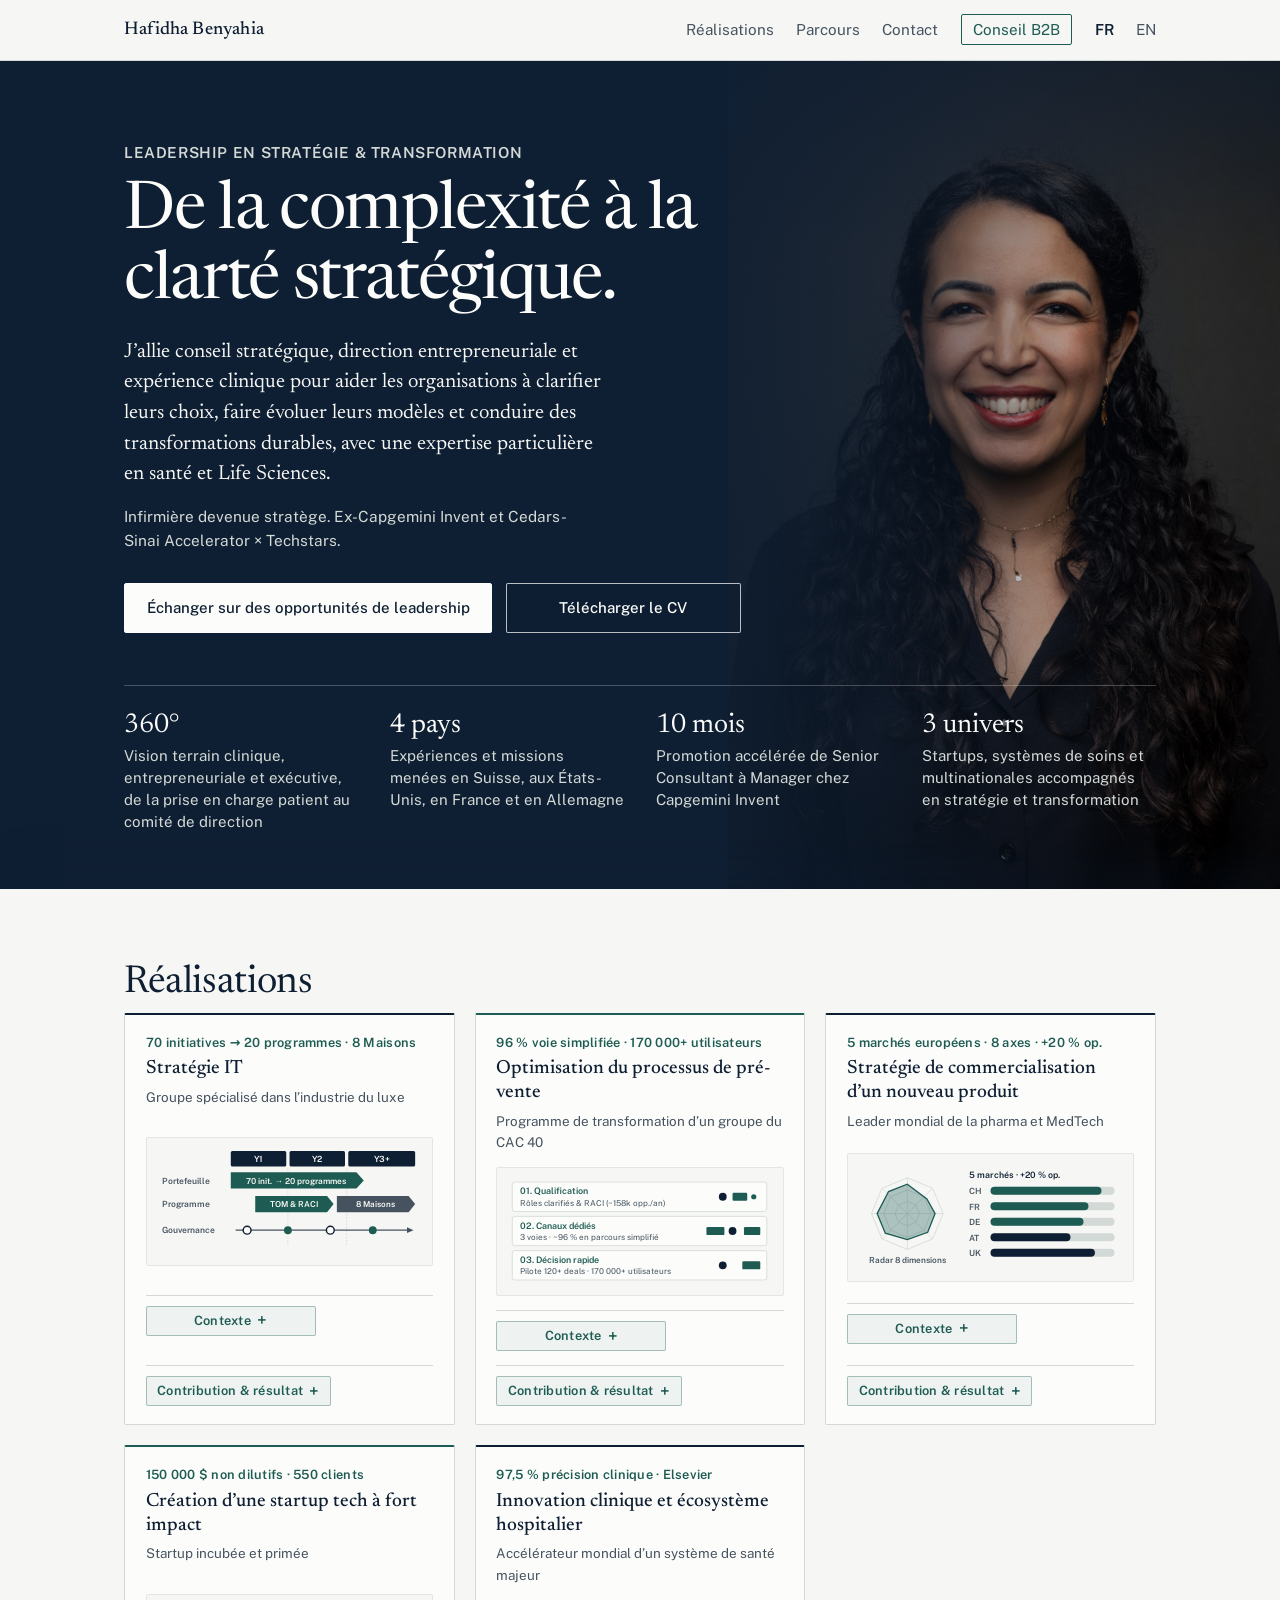
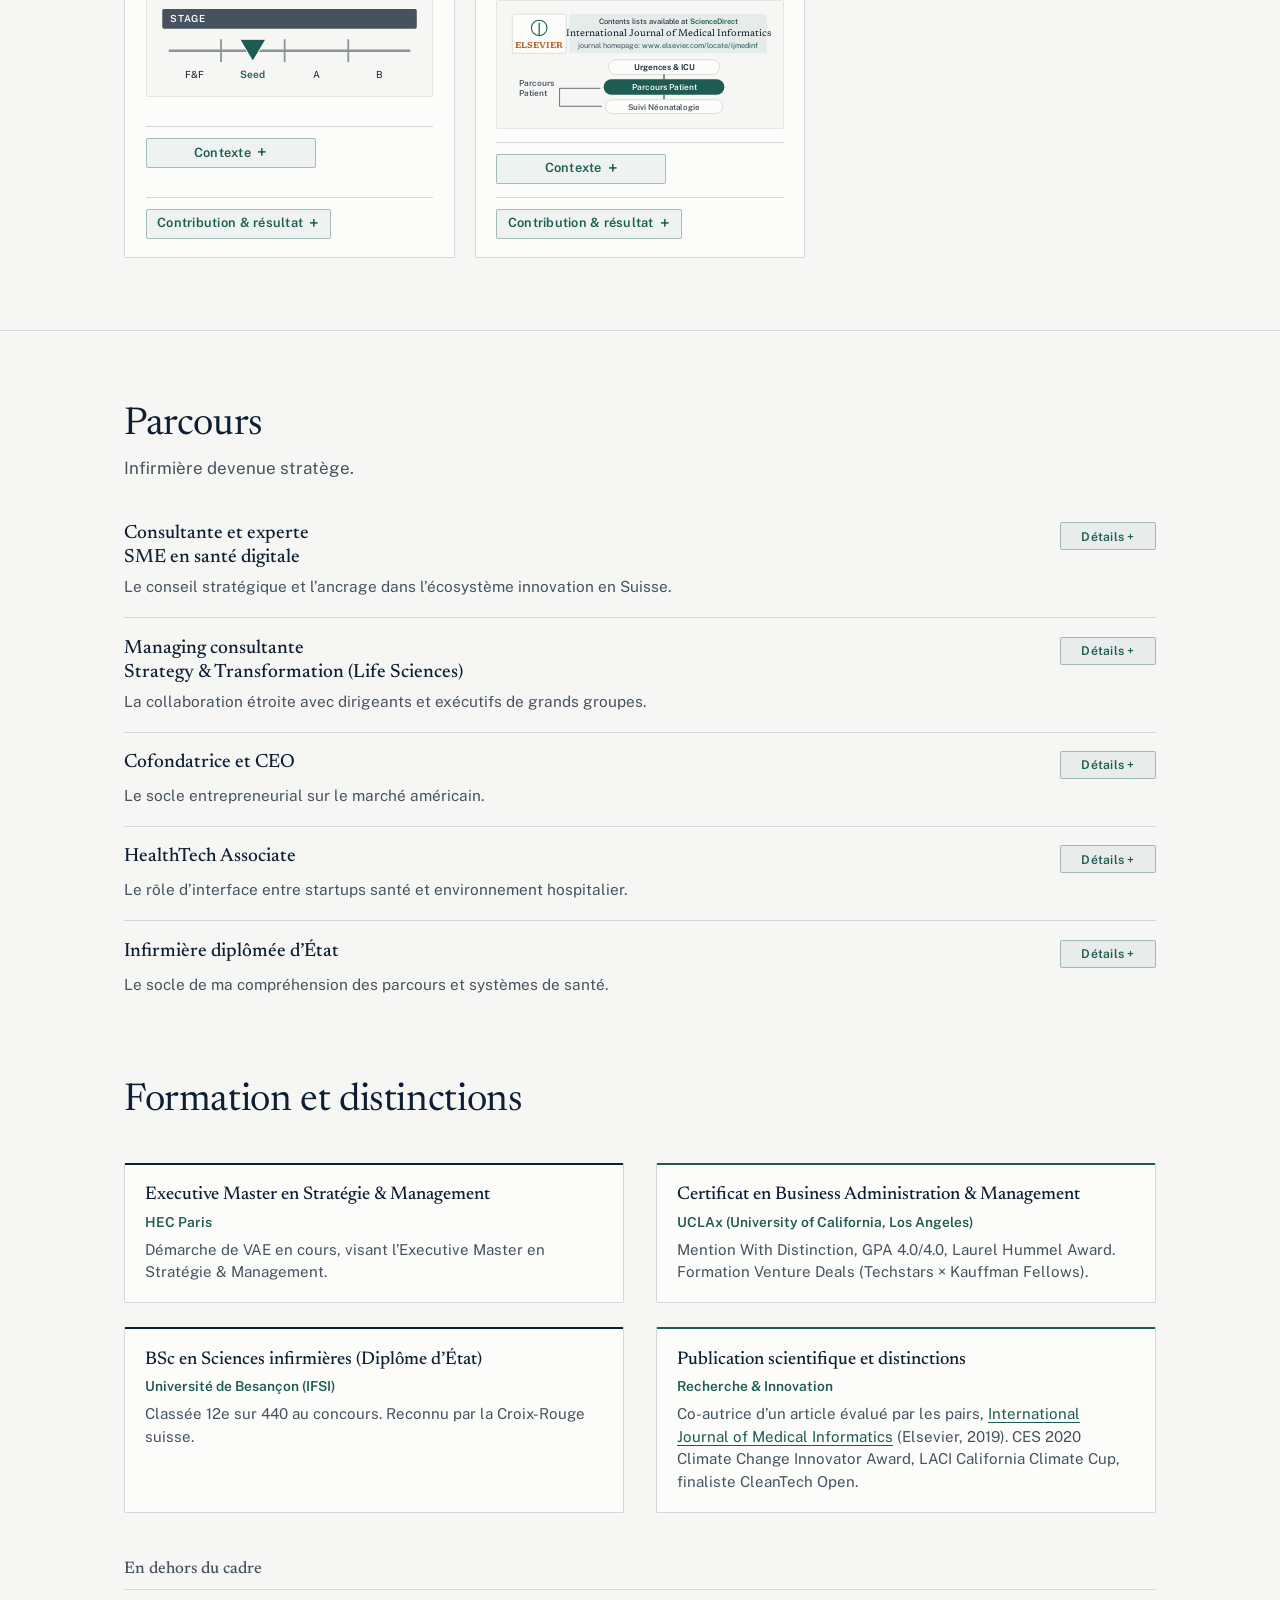
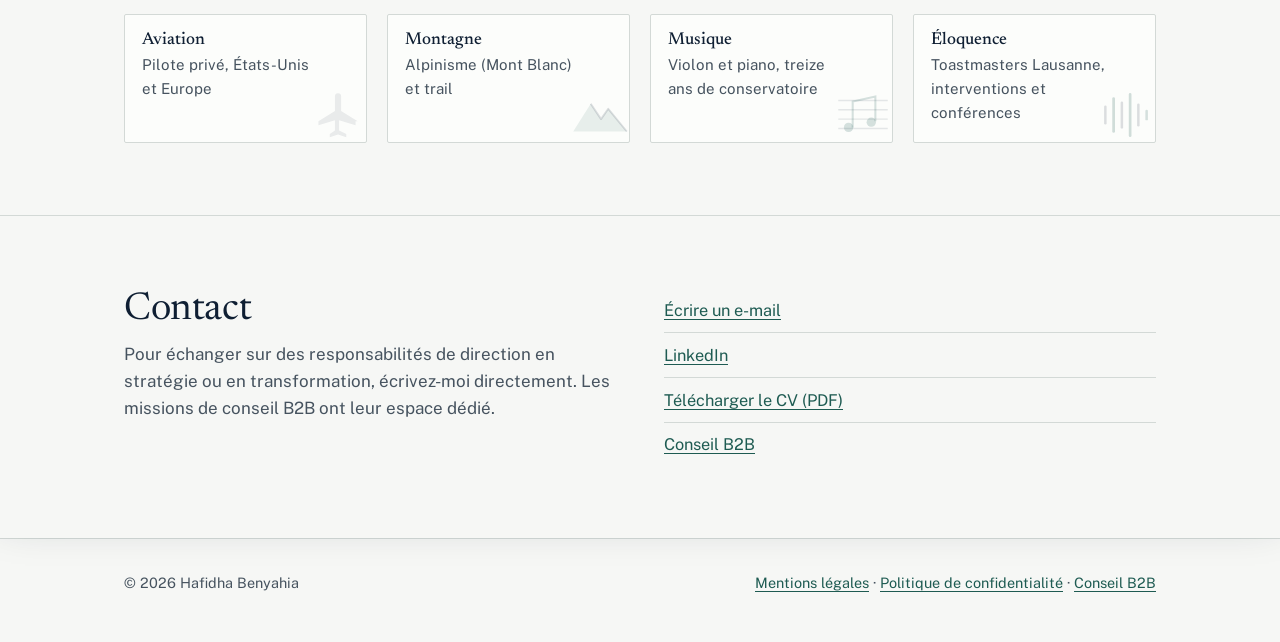
==== commit 6b09f81b: "Add files via upload" ====
--- a/index.html
+++ b/index.html
@@ -18,7 +18,7 @@
 <link rel="preconnect" href="https://fonts.googleapis.com">
 <link rel="preconnect" href="https://fonts.gstatic.com" crossorigin>
 <link href="https://fonts.googleapis.com/css2?family=Newsreader:ital,opsz,wght@0,6..72,400;0,6..72,500;1,6..72,400&amp;family=Public+Sans:wght@400;500;600&amp;display=swap" rel="stylesheet">
-<link rel="stylesheet" href="styles.css?v=20">
+<link rel="stylesheet" href="styles.css?v=23">
 <script type="application/ld+json">{"@context":"https://schema.org","@type":"Person","name":"Hafidha Benyahia","jobTitle":"Leadership en stratégie et transformation","url":"https://hafidha-ben.github.io/","knowsAbout":["Stratégie","Transformation","Innovation et santé","Life Sciences"],"sameAs":["https://www.linkedin.com/in/hafidhabenyahia"],"alumniOf":["UCLAx","Université de Besançon"]}</script>
 </head>
 <body id="top">
@@ -34,7 +34,7 @@
 <details class="mobile-menu">
 <summary aria-label="Menu"><span>Menu</span><span class="menu-bars" aria-hidden="true"></span></summary>
 <nav class="mobile-nav-panel" onclick="this.parentElement.removeAttribute('open')" aria-label="Navigation principale">
-<a href="#realisations">Réalisations</a><a href="#parcours">Parcours</a><a href="#contact">Contact</a><a class="advisory" href="conseil.html">Conseil B2B</a><span class="lang" aria-current="true" lang="fr">FR</span><a href="en/" hreflang="en" lang="en">EN</a>
+<a href="#realisations">Réalisations</a><a href="#parcours">Parcours</a><a href="#contact">Contact</a><span class="lang" aria-current="true" lang="fr">FR</span><a href="en/" hreflang="en" lang="en">EN</a>
 </nav>
 </details>
 </div></header>
--- a/styles.css
+++ b/styles.css
@@ -1081,27 +1081,18 @@
     text-align: center;
     border: 1px solid var(--accent);
   }
-  .mobile-context-toggle {
-    margin: 0 0 .5rem;
-  }
-  .mobile-context-toggle > summary {
-    display: inline-flex;
-  }
-  .mobile-context-toggle > p.vignette-context {
+  .offer-list.desktop-offer-list {
     display: none;
-    margin-top: .55rem;
-  }
-  .mobile-context-toggle[open] > p.vignette-context {
-    display: block;
-  }
-  .mobile-offer-details {
+  }
+  .mobile-offers-toggle {
+    display: block !important;
     margin-top: .85rem;
     padding-top: .65rem;
     border-top: 1px dashed var(--rule);
     font-size: .85rem;
     color: var(--muted);
   }
-  .mobile-offer-details > summary {
+  .mobile-offers-toggle > summary {
     list-style: none;
     cursor: pointer;
     font-weight: 600;
@@ -1110,22 +1101,31 @@
     justify-content: space-between;
     align-items: center;
   }
-  .mobile-offer-details > summary::-webkit-details-marker {
+  .mobile-offers-toggle > summary::-webkit-details-marker {
     display: none;
   }
-  .mobile-offer-details > summary::after {
+  .mobile-offers-toggle > summary::after {
     content: "+";
     color: var(--accent);
     font-size: 1rem;
   }
-  .mobile-offer-details[open] > summary::after {
+  .mobile-offers-toggle[open] > summary::after {
     content: "−";
   }
-  .mobile-offer-details > ul.offer-list {
+  .mobile-offers-toggle > ul.offer-list {
+    margin: .55rem 0 0;
+  }
+  .mobile-context-toggle {
+    margin: 0 0 .5rem;
+  }
+  .mobile-context-toggle > summary {
+    display: inline-flex !important;
+  }
+  .mobile-context-toggle > p.vignette-context {
     display: none;
     margin-top: .55rem;
   }
-  .mobile-offer-details[open] > ul.offer-list {
+  .mobile-context-toggle[open] > p.vignette-context {
     display: block;
   }
   .wrap {
@@ -1268,16 +1268,16 @@
   }
 }
 
-/* Desktop defaults for mobile-only collapsible sections */
-.mobile-context-toggle > summary {
-  display: none;
-}
-.mobile-context-toggle > p.vignette-context {
-  display: block;
-}
-.mobile-offer-details > summary {
-  display: none;
-}
-.mobile-offer-details > ul.offer-list {
-  display: block;
-}
+
+
+}
+
+@media (min-width: 821px) {
+  .mobile-context-toggle > summary,
+  .mobile-offers-toggle {
+    display: none;
+  }
+  .offer-list.desktop-offer-list {
+    display: block;
+  }
+}
